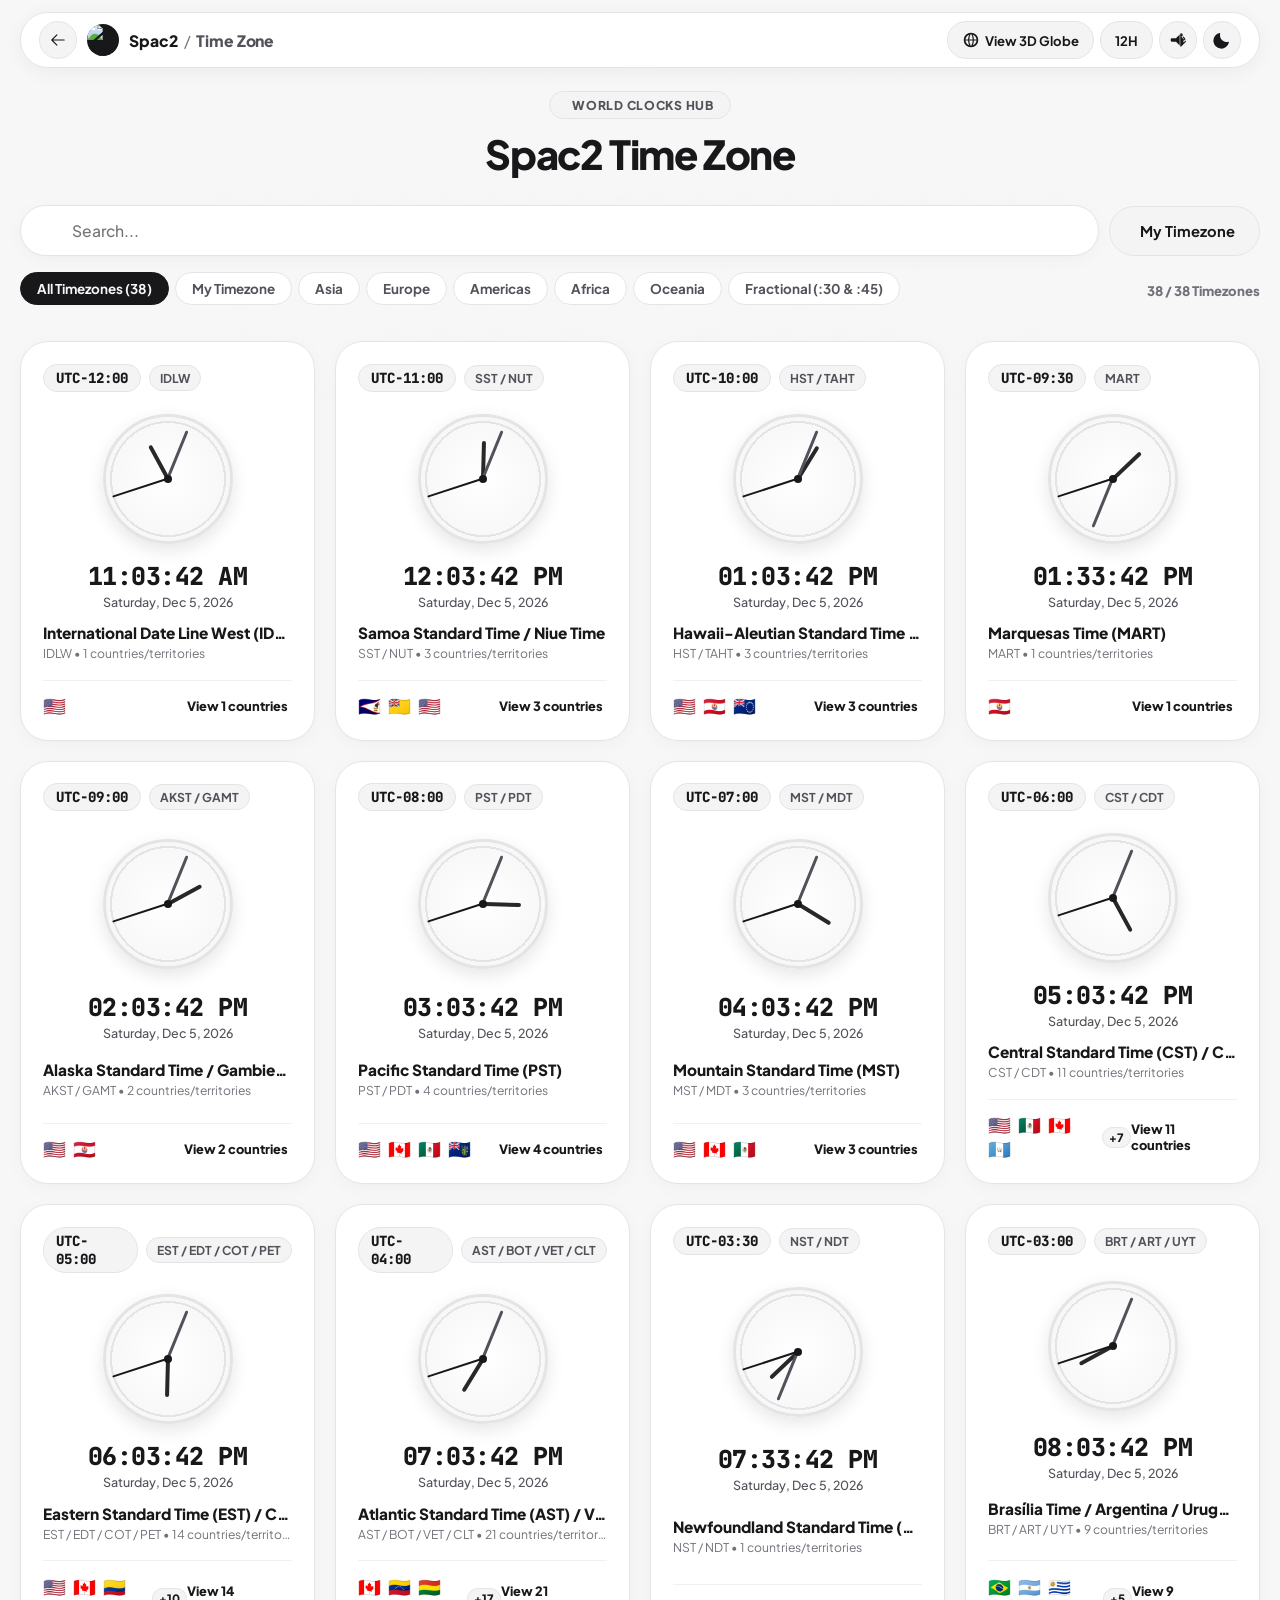
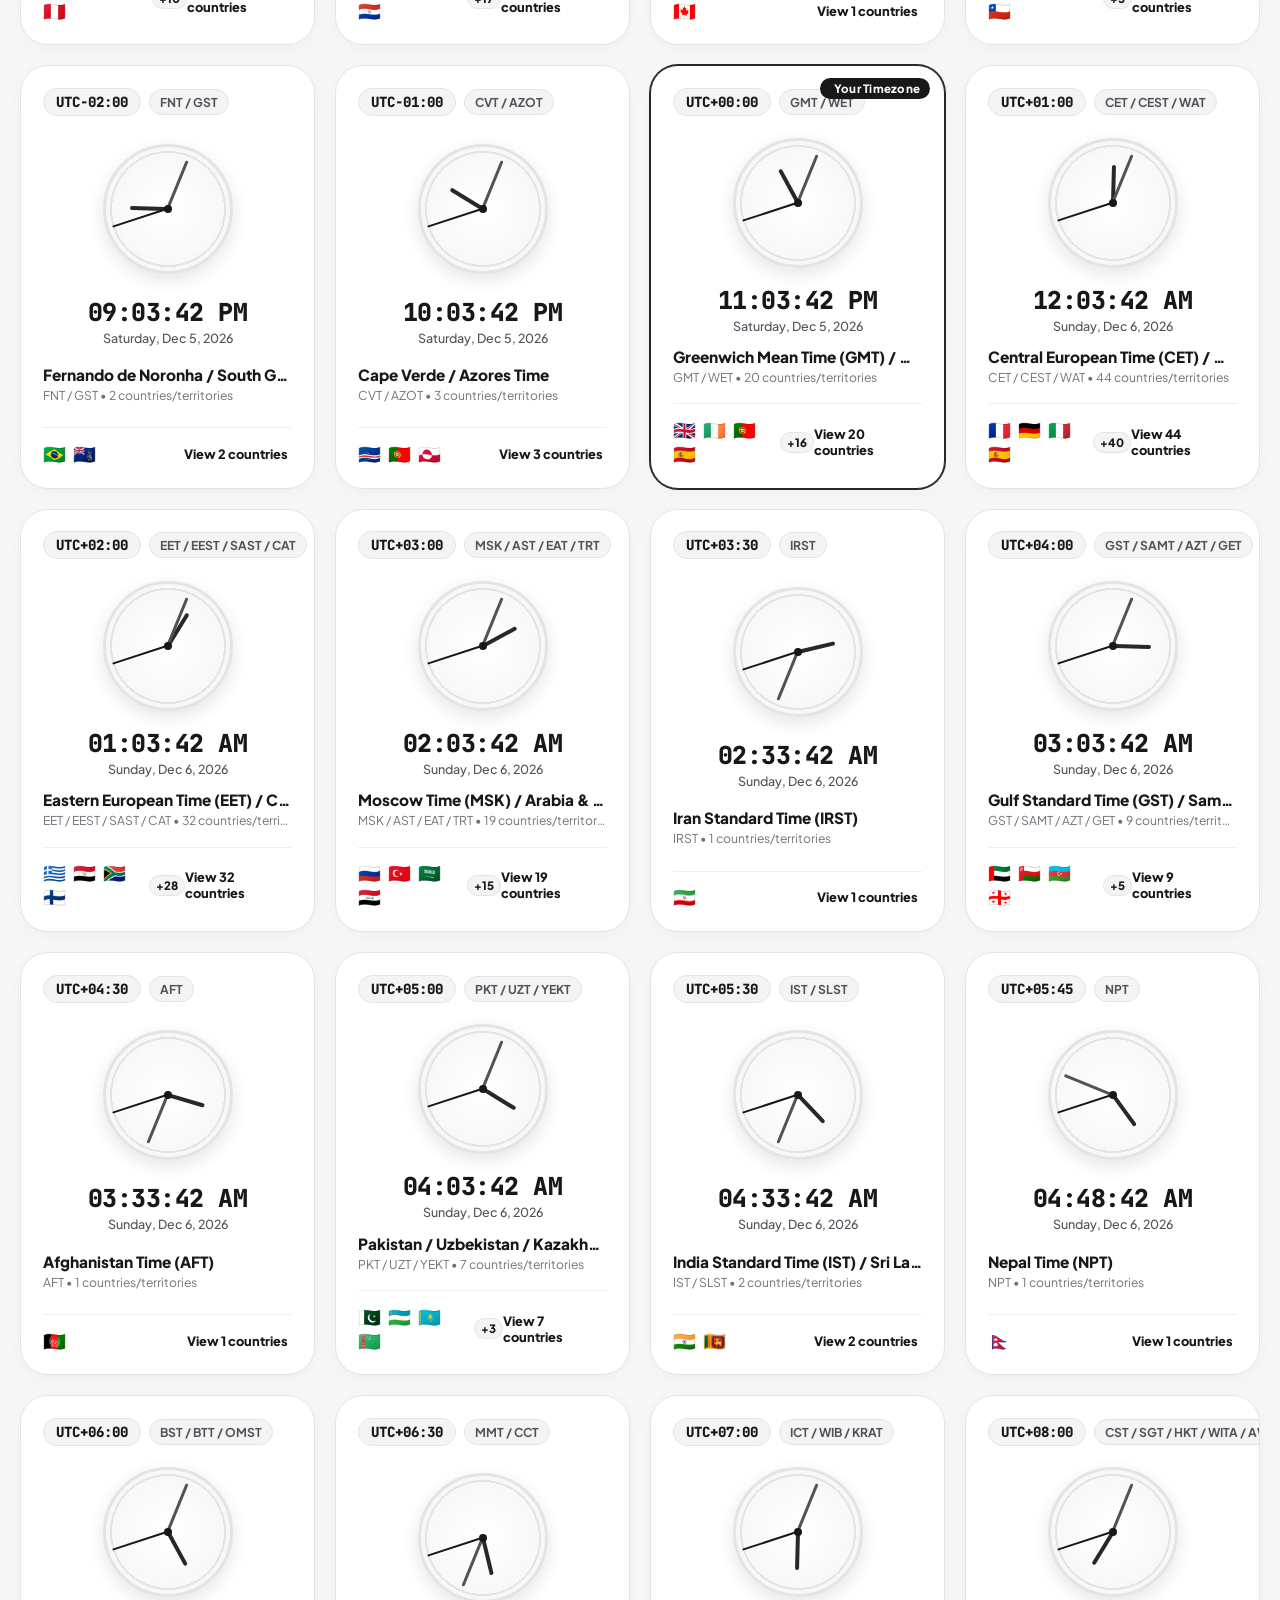
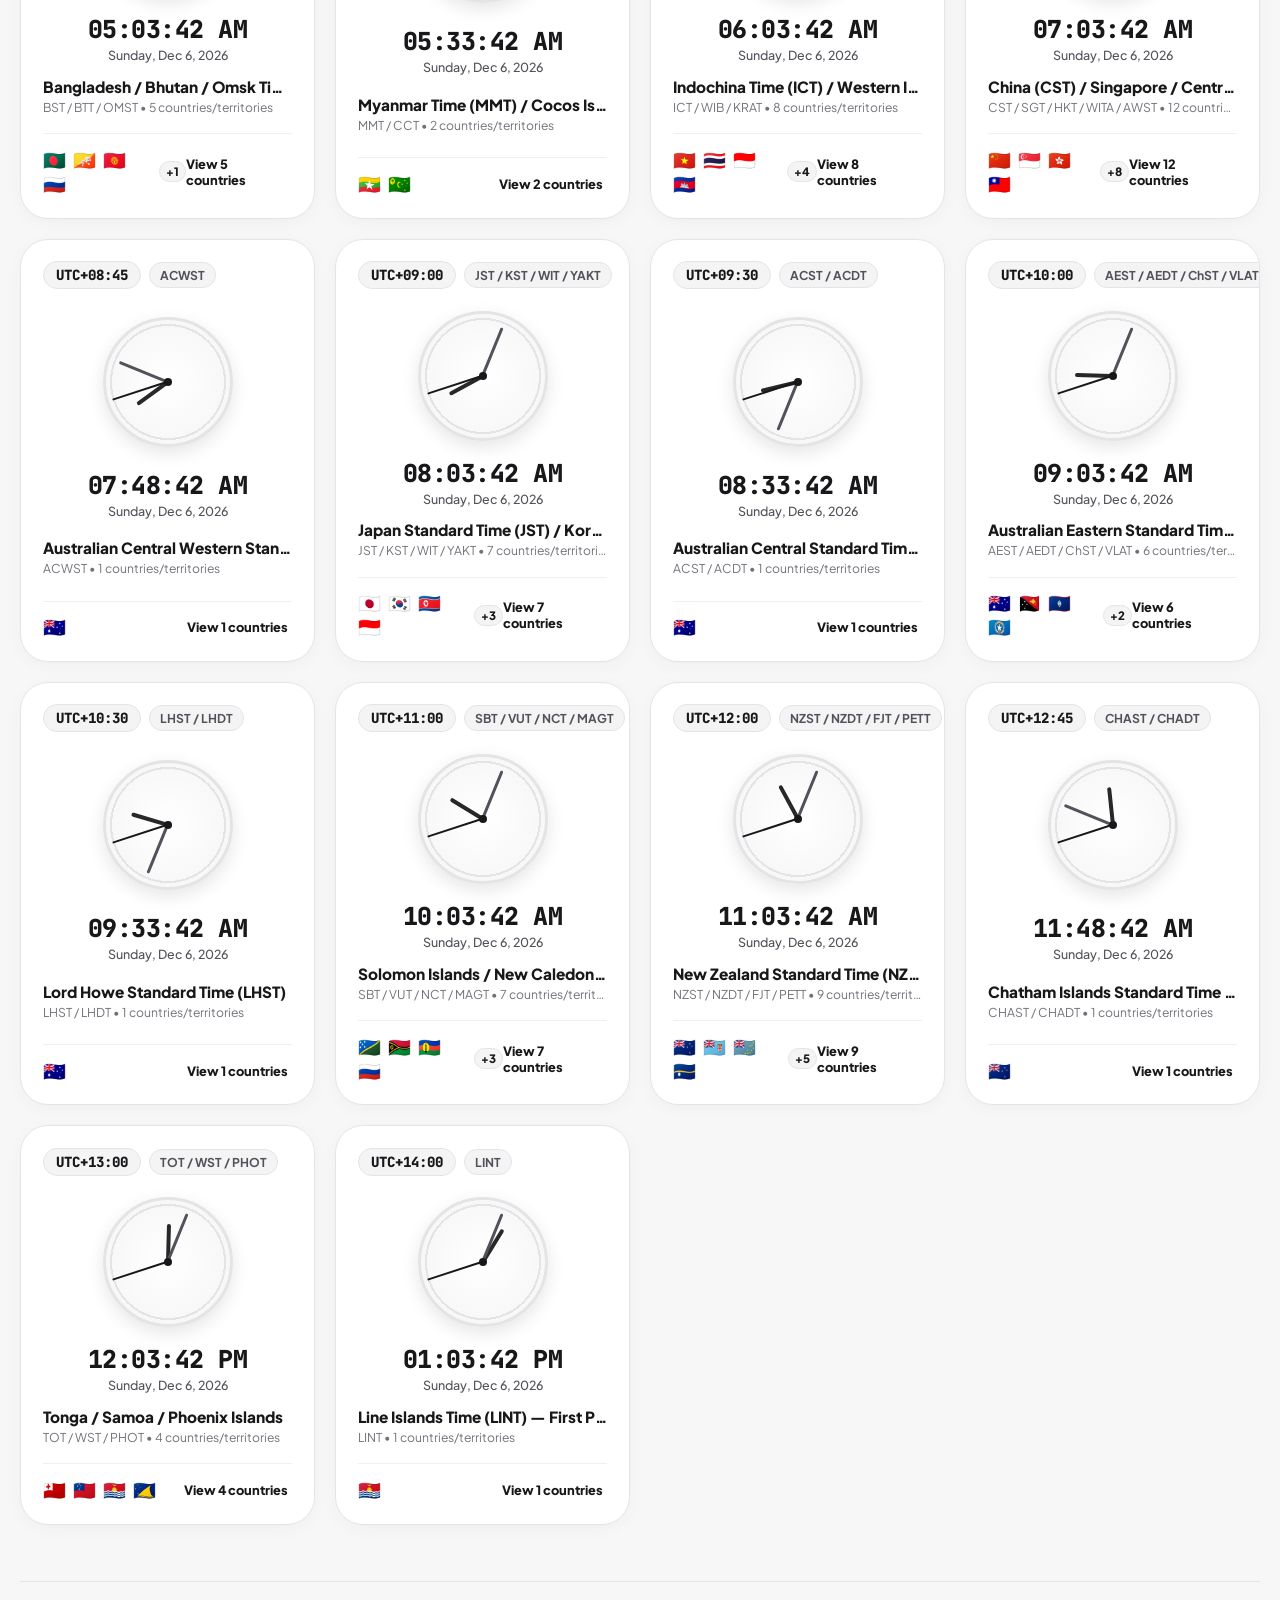
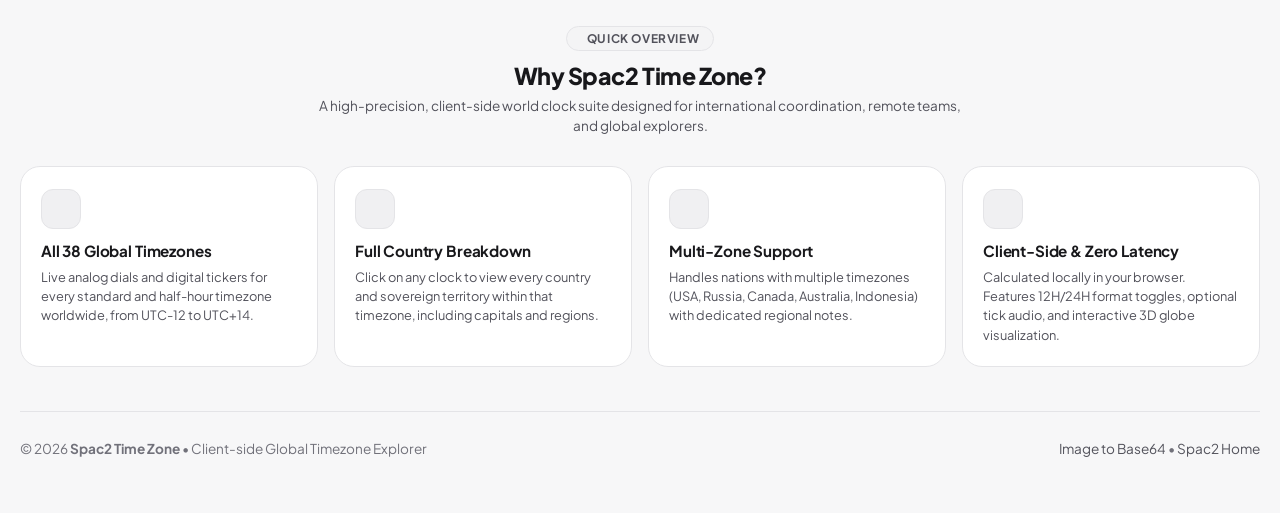
==== time-zone/index.html @ 6a073acd "sa" ====
<!DOCTYPE html>
<html lang="en">

<head>
  <meta charset="UTF-8">
  <meta name="viewport" content="width=device-width, initial-scale=1.0, maximum-scale=1.0, user-scalable=no, viewport-fit=cover">
  <meta id="themeColorMeta" name="theme-color" content="#ffffff">

  <!-- Primary Meta Tags -->
  <title>Spac2 Time Zone — Live World Clocks & All Global Timezones</title>
  <meta name="title" content="Spac2 Time Zone — Live World Clocks & All Global Timezones">
  <meta name="description"
    content="Explore all 38 global time zones with live analog and digital clocks. Click any clock to see the complete list of countries and territories in that timezone.">
  <meta name="keywords"
    content="time zone, world clock, spac2 time zone, all world time zones, international time, current world time, time differences">
  <meta name="author" content="Spac2">
  <meta name="robots" content="index, follow">

  <!-- Canonical URL -->
  <link rel="canonical" href="https://spac2.com/tools/time-zone/">

  <!-- Favicon & Icons -->
  <link rel="icon" href="https://spac2.com/favicon.ico" type="image/x-icon">
  <link rel="apple-touch-icon" sizes="180x180" href="https://spac2.com/apple-touch-icon.png">

  <!-- Open Graph / Facebook -->
  <meta property="og:type" content="website">
  <meta property="og:site_name" content="Spac2">
  <meta property="og:url" content="https://spac2.com/tools/time-zone/">
  <meta property="og:title" content="Spac2 Time Zone — Live World Clocks & All Global Timezones">
  <meta property="og:description"
    content="Every timezone across the globe is a live ticking clock. Click on any clock to view all countries and territories in that timezone.">
  <meta property="og:image" content="https://spac2.com/apple-touch-icon.png">

  <!-- Twitter -->
  <meta property="twitter:card" content="summary_large_image">
  <meta property="twitter:site" content="@spac2com">
  <meta property="twitter:url" content="https://spac2.com/tools/time-zone/">
  <meta property="twitter:title" content="Spac2 Time Zone — Live World Clocks & All Global Timezones">
  <meta property="twitter:description"
    content="Every timezone across the globe is a live ticking clock. Click on any clock to view all countries and territories in that timezone.">
  <meta property="twitter:image" content="https://spac2.com/apple-touch-icon.png">

  <!-- Schema.org Markup -->
  <script type="application/ld+json">
  {
    "@context": "https://schema.org",
    "@type": "WebApplication",
    "name": "Spac2 Time Zone",
    "url": "https://spac2.com/tools/time-zone/",
    "description": "Live world clocks covering all world time zones. Click any clock to see all countries belonging to that timezone.",
    "applicationCategory": "UtilitiesApplication",
    "operatingSystem": "All",
    "offers": {
      "@type": "Offer",
      "price": "0",
      "priceCurrency": "USD"
    },
    "author": {
      "@type": "Organization",
      "name": "Spac2",
      "url": "https://spac2.com"
    }
  }
  </script>

  <!-- Google Fonts: Plus Jakarta Sans & JetBrains Mono -->
  <link rel="preconnect" href="https://fonts.googleapis.com">
  <link rel="preconnect" href="https://fonts.gstatic.com" crossorigin>
  <link
    href="https://fonts.googleapis.com/css2?family=JetBrains+Mono:wght@400;500;600;700;800&family=Plus+Jakarta+Sans:wght@400;500;600;700;800&display=swap"
    rel="stylesheet">

  <!-- Phosphor Icons Web Fonts Stylesheet -->
  <link rel="stylesheet" href="https://cdn.jsdelivr.net/npm/@phosphor-icons/web@2.1.1/src/bold/style.css">
  <link rel="stylesheet" href="https://cdn.jsdelivr.net/npm/@phosphor-icons/web@2.1.1/src/regular/style.css">

  <!-- Three.js & OrbitControls for Optional 3D Globe -->
  <script src="https://cdnjs.cloudflare.com/ajax/libs/three.js/r128/three.min.js"></script>
  <script src="https://cdn.jsdelivr.net/npm/three@0.128.0/examples/js/controls/OrbitControls.js"></script>

  <!-- Stylesheet -->
  <link rel="stylesheet" href="css/style.css">

  <script>
    // Init theme prior to rendering
    const savedTheme = localStorage.getItem('theme') || (window.matchMedia('(prefers-color-scheme: dark)').matches ? 'dark' : 'light');
    document.documentElement.setAttribute('data-theme', savedTheme);
    const meta = document.getElementById('themeColorMeta');
    if (meta) meta.content = savedTheme === 'dark' ? '#121212' : '#f7f7f8';
  </script>
</head>

<body>

  <!-- Floating Glassmorphic Header -->
  <header class="header-floating-container">
    <div class="header-inner">
      <div class="header-left">
        <!-- Back to Spac2 Home -->
        <a href="https://spac2.com" class="btn-back" title="Back to Spac2 Home" aria-label="Back">
          <svg width="18" height="18" viewBox="0 0 256 256" fill="currentColor">
            <path d="M224,128a8,8,0,0,1-8,8H59.31l58.35,58.34a8,8,0,0,1-11.32,11.32l-72-72a8,8,0,0,1,0-11.32l72-72a8,8,0,0,1,11.32,11.32L59.31,120H216A8,8,0,0,1,224,128Z"/>
          </svg>
        </a>

        <!-- Brand Logo & Title -->
        <a href="https://spac2.com" class="brand-link" title="Spac2 Time Zone">
          <div class="brand-logo-card">
            <img src="https://spac2.com/apple-touch-icon.png" alt="Spac2 Logo" class="brand-logo-img"
              onerror="this.onerror=null; this.src='https://cdn1.spac2.com/app/convert-img/apple-touch-icon.png';">
          </div>
          <div class="brand-text">
            <span class="brand-name">Spac2</span>
            <span class="brand-divider">/</span>
            <span class="brand-app">Time Zone</span>
          </div>
        </a>
      </div>

      <div class="header-right">
        <!-- Optional 3D Globe Toggle -->
        <button id="btnToggleGlobe" class="btn-icon-head" title="Toggle 3D Planetary Globe">
          <svg class="icon-globe-svg" width="18" height="18" viewBox="0 0 256 256" fill="currentColor">
            <path d="M128,24A104,104,0,1,0,232,128,104.11,104.11,0,0,0,128,24Zm79.4,96H169.57a149.27,149.27,0,0,0-16.79-67.88A88.22,88.22,0,0,1,207.4,120ZM128,40.16a132.84,132.84,0,0,1,25,79.84H103A132.84,132.84,0,0,1,128,40.16ZM48.6,120A88.22,88.22,0,0,1,103.22,52.12,149.27,149.27,0,0,0,86.43,120Zm0,16H86.43a149.27,149.27,0,0,0,16.79,67.88A88.22,88.22,0,0,1,48.6,136Zm79.4,79.84a132.84,132.84,0,0,1-25-79.84h50A132.84,132.84,0,0,1,128,215.84Zm24.78-11.96A149.27,149.27,0,0,0,169.57,136H207.4A88.22,88.22,0,0,1,152.78,203.88Z"/>
          </svg>
          <span>View 3D Globe</span>
        </button>

        <!-- Format Toggle (12H / 24H) -->
        <button id="clockFormatToggle" class="btn-icon-head" title="Toggle 12-Hour / 24-Hour Format">
          12H
        </button>

        <!-- Sound Tick Toggle -->
        <button id="clockSoundToggle" class="btn-icon-head btn-icon-round" title="Toggle Quartz Ticking Sound">
          <svg width="18" height="18" viewBox="0 0 256 256" fill="currentColor">
            <path d="M168,32a8,8,0,0,0-8,8V216a8,8,0,0,0,13.66,5.66l64-64a8,8,0,0,0,0-11.32l-64-64A8,8,0,0,0,168,32ZM152,48.74V207.26L99.31,154.58A8,8,0,0,0,93.66,152H40a16,16,0,0,1-16-16V120a16,16,0,0,1,16-16H93.66a8,8,0,0,0,5.65-2.58ZM208,80a8,8,0,0,1,8,8,48,48,0,0,1,0,68,8,8,0,0,1-11.31-11.31,32,32,0,0,0,0-45.38A8,8,0,0,1,208,80Z"/>
          </svg>
        </button>

        <!-- Dark / Light Theme Toggle -->
        <button id="themeToggle" class="theme-toggle" aria-label="Toggle dark/light mode" title="Toggle dark/light mode">
          <svg class="icon-moon" width="18" height="18" viewBox="0 0 256 256" fill="currentColor">
            <path d="M216.72,154.11A96,96,0,0,1,101.89,39.28a8,8,0,0,0-9.61-9.61,112,112,0,1,0,134.05,134.05A8,8,0,0,0,216.72,154.11Z"/>
          </svg>
          <svg class="icon-sun" width="18" height="18" viewBox="0 0 256 256" fill="currentColor">
            <path d="M120,40V16a8,8,0,0,1,16,0V40a8,8,0,0,1-16,0Zm72,88a64,64,0,1,1-64-64A64.07,64.07,0,0,1,192,128Zm-16,0a48,48,0,1,0-48,48A48.05,48.05,0,0,0,176,128ZM58.34,69.66a8,8,0,0,0,11.32-11.32l-16-16a8,8,0,0,0-11.32,11.32Zm0,116.68-16,16a8,8,0,0,0,11.32,11.32l16-16a8,8,0,0,0-11.32-11.32ZM192,72a8,8,0,0,0,5.66-2.34l16-16a8,8,0,0,0-11.32-11.32l-16,16A8,8,0,0,0,192,72Zm5.66,114.34a8,8,0,0,0-11.32,11.32l16,16a8,8,0,0,0,11.32-11.32ZM128,200a8,8,0,0,0-8,8v24a8,8,0,0,0,16,0V208A8,8,0,0,0,128,200ZM40,120H16a8,8,0,0,0,0,16H40a8,8,0,0,0,0-16Zm200,0H216a8,8,0,0,0,0,16h24a8,8,0,0,0,0-16Z"/>
          </svg>
        </button>
      </div>
    </div>
  </header>

  <!-- Main Container -->
  <main>
    <!-- Hero Section -->
    <section class="hero-section">
      <div class="hero-pill-badge">
        <i class="ph-bold ph-clock"></i> World Clocks Hub
      </div>
      <h1>Spac2 Time Zone</h1>
    </section>

    <!-- Optional Collapsible 3D Planetary Globe -->
    <section class="globe-collapsible-wrapper hidden" id="globeCollapsibleSection">
      <div class="globe-dashboard-card">
        <div class="globe-overlay-title">
          <i class="ph-bold ph-planet"></i> 3D Earth Planetary Simulation (Drag to rotate)
        </div>
        <div class="globe-canvas-wrapper" id="globeCanvasContainer"></div>
      </div>
    </section>

    <!-- Search Command Bar & Filters -->
    <section class="command-deck-bar">
      <!-- Search Input Row -->
      <div class="search-box-row">
        <div class="search-input-wrapper">
          <i class="ph-bold ph-magnifying-glass search-icon"></i>
          <input type="text" id="zoneSearchInput" class="zone-search-field"
            placeholder="Search..."
            autocomplete="off">
          <button class="btn-clear-search" id="clearSearchBtn" title="Clear search">
            <i class="ph-bold ph-x-circle"></i>
          </button>
        </div>
        <button class="btn-jump-my-zone" id="btnJumpMyZone" title="Jump to your local timezone clock">
          <i class="ph-bold ph-navigation-arrow"></i> My Timezone
        </button>
      </div>

      <!-- Filter Pills -->
      <div class="filter-pills-bar">
        <div class="pills-scroll-group">
          <button class="filter-pill active" data-filter="all">All Timezones (38)</button>
          <button class="filter-pill" data-filter="myzone">
            <i class="ph-bold ph-map-pin"></i> My Timezone
          </button>
          <button class="filter-pill" data-filter="asia">Asia</button>
          <button class="filter-pill" data-filter="europe">Europe</button>
          <button class="filter-pill" data-filter="americas">Americas</button>
          <button class="filter-pill" data-filter="africa">Africa</button>
          <button class="filter-pill" data-filter="oceania">Oceania</button>
          <button class="filter-pill" data-filter="fractional">
            Fractional (:30 & :45)
          </button>
        </div>

        <div class="visible-count-badge" id="visibleCountBadge">
          <i class="ph-bold ph-clock"></i> 38 / 38 Timezones
        </div>
      </div>
    </section>

    <!-- ALL WORLD CLOCKS GRID (Each card is a live ticking clock!) -->
    <section class="clocks-grid" id="clocksGrid">
      <!-- Injected dynamically by js/app.js -->
    </section>

    <!-- INTRODUCTION / FEATURE OVERVIEW BOXES (Above Footer) -->
    <section class="about-overview-section" aria-label="About Spac2 Time Zone">
      <div class="about-section-header">
        <span class="about-pill-tag">
          <i class="ph-bold ph-info"></i> Quick Overview
        </span>
        <h2 class="about-section-title">Why Spac2 Time Zone?</h2>
        <p class="about-section-desc">
          A high-precision, client-side world clock suite designed for international coordination, remote teams, and global explorers.
        </p>
      </div>

      <div class="about-cards-grid">
        <div class="about-card">
          <div class="about-card-icon">
            <i class="ph-bold ph-globe-hemisphere-east"></i>
          </div>
          <h3 class="about-card-title">All 38 Global Timezones</h3>
          <p class="about-card-text">
            Live analog dials and digital tickers for every standard and half-hour timezone worldwide, from UTC-12 to UTC+14.
          </p>
        </div>

        <div class="about-card">
          <div class="about-card-icon">
            <i class="ph-bold ph-map-pin"></i>
          </div>
          <h3 class="about-card-title">Full Country Breakdown</h3>
          <p class="about-card-text">
            Click on any clock to view every country and sovereign territory within that timezone, including capitals and regions.
          </p>
        </div>

        <div class="about-card">
          <div class="about-card-icon">
            <i class="ph-bold ph-compass"></i>
          </div>
          <h3 class="about-card-title">Multi-Zone Support</h3>
          <p class="about-card-text">
            Handles nations with multiple timezones (USA, Russia, Canada, Australia, Indonesia) with dedicated regional notes.
          </p>
        </div>

        <div class="about-card">
          <div class="about-card-icon">
            <i class="ph-bold ph-lightning"></i>
          </div>
          <h3 class="about-card-title">Client-Side & Zero Latency</h3>
          <p class="about-card-text">
            Calculated locally in your browser. Features 12H/24H format toggles, optional tick audio, and interactive 3D globe visualization.
          </p>
        </div>
      </div>
    </section>

    <!-- Footer -->
    <footer class="app-footer">
      <div>
        &copy; 2026 <strong>Spac2 Time Zone</strong> &bull; Client-side Global Timezone Explorer
      </div>
      <div>
        <a href="https://spac2.com/tools/convert-img-to-base64/">Image to Base64</a> &bull;
        <a href="https://spac2.com">Spac2 Home</a>
      </div>
    </footer>
  </main>

  <!-- POPUP MODAL: Shows ALL countries in the clicked timezone -->
  <div class="modal-overlay" id="modalOverlay"></div>
  <div class="country-modal" id="countryModal" role="dialog" aria-modal="true">
    <div class="modal-mobile-handle"></div>
    <div class="modal-top-bar">
      <div class="modal-badge-title">
        <i class="ph-bold ph-globe"></i> Timezone Details & Countries
      </div>
      <button class="btn-close-modal" id="closeModalBtn" title="Close">
        <i class="ph-bold ph-x"></i>
      </button>
    </div>
    <div class="modal-body-scroll" id="modalBodyContent">
      <!-- Injected when user clicks on any clock -->
    </div>
  </div>

  <!-- Global Toast Notification -->
  <div class="spac2-toast" id="spac2Toast">Notification</div>

  <!-- Single All-in-One JavaScript Bundle -->
  <script src="js/time-zone.js"></script>
</body>

</html>
---- time-zone/css/style.css ----
/* ========================================================
   Spac2 Time Zone - Monochrome Black & White Design System
   Signature Spac2 Palette (#282828), Rounded Curves & Mobile-First
   ======================================================== */

:root {
  /* LIGHT MODE (Clean White & Slate with #282828 Accents) */
  --bg-color: #f7f7f8;
  --surface-color: #ffffff;
  --surface-elevated: #f0f0f2;
  --surface-card: #ffffff;
  --surface-contrast: #18181b;

  --text-primary: #18181b;
  --text-secondary: #52525b;
  --text-tertiary: #71717a;

  --border-color: #e4e4e7;
  --border-subtle: #f0f0f2;
  --border-focus: #282828;

  --primary-accent: #282828;
  --primary-hover: #18181b;
  --accent-user: #282828;

  --btn-bg: #282828;
  --btn-text: #ffffff;
  --btn-hover: #18181b;
  --btn-secondary-bg: #f4f4f5;
  --btn-secondary-text: #282828;
  --btn-secondary-hover: #e4e4e7;
  --btn-secondary-border: #e4e4e7;

  --card-shadow: 0 4px 20px -2px rgba(0, 0, 0, 0.04), 0 1px 3px rgba(0, 0, 0, 0.02);
  --card-shadow-hover: 0 16px 36px -4px rgba(0, 0, 0, 0.08), 0 4px 10px rgba(0, 0, 0, 0.03);

  --clock-dial-bg: radial-gradient(circle at center, #ffffff 0%, #f4f4f5 100%);
  --clock-dial-border: #e4e4e7;
  --clock-hand-hour: #282828;
  --clock-hand-min: #52525b;
  --clock-hand-sec: #18181b;

  --badge-bg: #f4f4f5;
  --badge-text: #282828;
  --badge-border: #e4e4e7;

  --globe-bg: radial-gradient(circle at center, #242424 0%, #121212 100%);
  --safe-top: env(safe-area-inset-top, 0px);
  --safe-bottom: env(safe-area-inset-bottom, 0px);
}

[data-theme="dark"] {
  /* DARK MODE (Signature #282828 Cards on Deep #121212) */
  --bg-color: #121212;
  --surface-color: #1c1c1c;
  --surface-elevated: #1f1f1f;
  --surface-card: #282828;
  --surface-contrast: #ffffff;

  --text-primary: #ffffff;
  --text-secondary: #a1a1aa;
  --text-tertiary: #71717a;

  --border-color: #383838;
  --border-subtle: #2f2f2f;
  --border-focus: #ffffff;

  --primary-accent: #ffffff;
  --primary-hover: #e4e4e7;
  --accent-user: #ffffff;

  --btn-bg: #ffffff;
  --btn-text: #121212;
  --btn-hover: #e4e4e7;
  --btn-secondary-bg: #333333;
  --btn-secondary-text: #ffffff;
  --btn-secondary-hover: #3d3d3d;
  --btn-secondary-border: #444444;

  --card-shadow: 0 8px 30px rgba(0, 0, 0, 0.45);
  --card-shadow-hover: 0 18px 45px rgba(0, 0, 0, 0.65);

  --clock-dial-bg: radial-gradient(circle at center, #222222 0%, #1a1a1a 100%);
  --clock-dial-border: #3a3a3a;
  --clock-hand-hour: #ffffff;
  --clock-hand-min: #a1a1aa;
  --clock-hand-sec: #ffffff;

  --badge-bg: rgba(255, 255, 255, 0.08);
  --badge-text: #f4f4f5;
  --badge-border: rgba(255, 255, 255, 0.12);

  --globe-bg: radial-gradient(circle at center, #222222 0%, #0d0d0d 100%);
}

*,
*::before,
*::after {
  box-sizing: border-box;
  margin: 0;
  padding: 0;
  font-family: 'Plus Jakarta Sans', -apple-system, BlinkMacSystemFont, 'Segoe UI', Roboto, sans-serif;
  -webkit-tap-highlight-color: transparent;
  scrollbar-width: none !important;
  -ms-overflow-style: none !important;
}

::-webkit-scrollbar,
*::-webkit-scrollbar,
html::-webkit-scrollbar,
body::-webkit-scrollbar,
div::-webkit-scrollbar,
section::-webkit-scrollbar {
  display: none !important;
  width: 0 !important;
  height: 0 !important;
  background: transparent !important;
}

body {
  background-color: var(--bg-color);
  color: var(--text-primary);
  min-height: 100vh;
  display: flex;
  flex-direction: column;
  align-items: center;
  transition: background-color 0.22s ease, color 0.22s ease;
  -webkit-font-smoothing: antialiased;
  -moz-osx-font-smoothing: grayscale;
  overflow-x: hidden;
}

.font-mono {
  font-family: 'JetBrains Mono', monospace;
  font-variant-numeric: tabular-nums;
}

/* Subtle Top Monochrome Light Halo */
body::before {
  content: '';
  position: fixed;
  top: 0;
  left: 50%;
  transform: translateX(-50%);
  width: 100%;
  max-width: 1200px;
  height: 400px;
  background: radial-gradient(circle, rgba(255, 255, 255, 0.04) 0%, transparent 70%);
  pointer-events: none;
  z-index: 0;
}

/* ================= FLOATING GLASS HEADER (BO TRÒN PILL) ================= */
.header-floating-container {
  position: fixed;
  top: 0;
  left: 0;
  right: 0;
  z-index: 100;
  padding: 0.75rem 1rem;
  display: flex;
  justify-content: center;
}

.header-inner {
  width: 100%;
  max-width: 1240px;
  display: flex;
  align-items: center;
  justify-content: space-between;
  padding: 0.5rem 1.15rem;
  border-radius: 9999px;
  background: rgba(255, 255, 255, 0.9);
  backdrop-filter: blur(20px);
  -webkit-backdrop-filter: blur(20px);
  border: 1px solid var(--border-color);
  box-shadow: 0 4px 20px rgba(0, 0, 0, 0.05);
  transition: all 0.22s ease;
}

[data-theme="dark"] .header-inner {
  background: rgba(40, 40, 40, 0.85);
  border-color: rgba(255, 255, 255, 0.1);
  box-shadow: 0 4px 25px rgba(0, 0, 0, 0.5);
}

.header-left {
  display: flex;
  align-items: center;
  gap: 10px;
}

.btn-back {
  display: flex;
  align-items: center;
  justify-content: center;
  width: 38px;
  height: 38px;
  border-radius: 9999px;
  background: var(--btn-secondary-bg);
  color: var(--text-primary);
  text-decoration: none;
  border: 1px solid var(--border-color);
  transition: all 0.2s ease;
}

.btn-back:hover {
  background: var(--btn-secondary-hover);
  transform: translateX(-2px);
}

.brand-link {
  display: flex;
  align-items: center;
  gap: 10px;
  text-decoration: none;
  color: inherit;
}

.brand-logo-card {
  width: 32px;
  height: 32px;
  border-radius: 9999px;
  overflow: hidden;
  display: flex;
  align-items: center;
  justify-content: center;
  background: var(--surface-contrast);
}

.brand-logo-img {
  width: 100%;
  height: 100%;
  object-fit: cover;
}

.brand-text {
  font-size: 0.98rem;
  font-weight: 800;
  display: flex;
  align-items: center;
  gap: 6px;
  letter-spacing: -0.01em;
}

.brand-name {
  color: var(--text-primary);
}

.brand-divider {
  color: var(--text-tertiary);
  font-weight: 400;
}

.brand-app {
  color: var(--text-secondary);
}

.header-right {
  display: flex;
  align-items: center;
  gap: 6px;
}

.btn-icon-head {
  display: flex;
  align-items: center;
  justify-content: center;
  gap: 5px;
  height: 38px;
  padding: 0 14px;
  border-radius: 9999px;
  background: var(--btn-secondary-bg);
  color: var(--text-primary);
  border: 1px solid var(--border-color);
  font-size: 0.82rem;
  font-weight: 700;
  cursor: pointer;
  white-space: nowrap;
  transition: all 0.2s ease;
}

.btn-icon-head:hover {
  background: var(--btn-secondary-hover);
}

.btn-icon-head.btn-icon-round {
  width: 38px;
  height: 38px;
  padding: 0;
}

.btn-icon-head svg,
.theme-toggle svg,
.btn-back svg {
  display: block;
  flex-shrink: 0;
}

.btn-icon-head.active {
  background: var(--text-primary);
  color: var(--bg-color);
  border-color: var(--text-primary);
}

.theme-toggle {
  width: 38px;
  height: 38px;
  border-radius: 9999px;
  background: var(--btn-secondary-bg);
  border: 1px solid var(--border-color);
  color: var(--text-primary);
  cursor: pointer;
  display: flex;
  align-items: center;
  justify-content: center;
  font-size: 1.15rem;
  transition: all 0.2s ease;
}

.theme-toggle:hover {
  background: var(--btn-secondary-hover);
  transform: rotate(15deg);
}

.theme-toggle .icon-sun { display: none; }
.theme-toggle .icon-moon { display: block; }
[data-theme="dark"] .theme-toggle .icon-sun { display: block; }
[data-theme="dark"] .theme-toggle .icon-moon { display: none; }

/* ================= MAIN CONTAINER ================= */
main {
  width: 100%;
  max-width: 1280px;
  padding: 5.5rem 1.25rem 3.5rem;
  z-index: 1;
}

/* Hero Section */
.hero-section {
  text-align: center;
  margin-bottom: 1.75rem;
}

.hero-pill-badge {
  display: inline-flex;
  align-items: center;
  gap: 6px;
  padding: 5px 16px;
  border-radius: 9999px;
  background: var(--badge-bg);
  border: 1px solid var(--border-color);
  color: var(--text-secondary);
  font-size: 0.76rem;
  font-weight: 800;
  text-transform: uppercase;
  letter-spacing: 0.06em;
  margin-bottom: 0.75rem;
}

.hero-section h1 {
  font-size: 2.5rem;
  font-weight: 800;
  letter-spacing: -0.03em;
  line-height: 1.15;
  margin-bottom: 0;
  color: var(--text-primary);
}

.hero-subtitle {
  color: var(--text-secondary);
  font-size: 1.02rem;
  max-width: 680px;
  margin: 0 auto 1.15rem;
  line-height: 1.5;
}

.user-zone-hero-tag {
  display: inline-flex;
  align-items: center;
  gap: 8px;
  padding: 8px 20px;
  border-radius: 9999px;
  background: var(--badge-bg);
  border: 1.5px solid var(--border-color);
  color: var(--text-primary);
  font-size: 0.88rem;
  font-weight: 700;
  box-shadow: 0 2px 10px rgba(0, 0, 0, 0.04);
}

/* Collapsible 3D Globe */
.globe-collapsible-wrapper {
  margin-bottom: 2rem;
  transition: all 0.3s ease;
}

.globe-collapsible-wrapper.hidden {
  display: none;
}

.globe-dashboard-card {
  background: var(--globe-bg);
  border: 1px solid var(--border-color);
  border-radius: 28px;
  position: relative;
  box-shadow: var(--card-shadow);
  overflow: hidden;
  display: flex;
  flex-direction: column;
  min-height: 320px;
}

.globe-canvas-wrapper {
  width: 100%;
  height: 320px;
  position: relative;
}

.globe-overlay-title {
  position: absolute;
  top: 14px;
  left: 18px;
  z-index: 10;
  display: flex;
  align-items: center;
  gap: 8px;
  padding: 5px 14px;
  border-radius: 9999px;
  background: rgba(40, 40, 40, 0.8);
  backdrop-filter: blur(10px);
  border: 1px solid rgba(255, 255, 255, 0.15);
  color: #ffffff;
  font-size: 0.8rem;
  font-weight: 700;
}

/* ================= COMMAND DECK (BO TRÒN HOÀN TOÀN) ================= */
.command-deck-bar {
  margin-bottom: 2rem;
  display: flex;
  flex-direction: column;
  gap: 1rem;
}

.search-box-row {
  display: flex;
  align-items: center;
  gap: 10px;
}

.search-input-wrapper {
  position: relative;
  flex-grow: 1;
}

.search-input-wrapper i.search-icon {
  position: absolute;
  top: 50%;
  left: 18px;
  transform: translateY(-50%);
  font-size: 1.25rem;
  color: var(--text-tertiary);
  pointer-events: none;
}

.zone-search-field {
  width: 100%;
  padding: 0.95rem 2.8rem 0.95rem 3.2rem;
  border-radius: 9999px;
  background: var(--surface-card);
  border: 1.5px solid var(--border-color);
  color: var(--text-primary);
  font-size: 0.98rem;
  font-weight: 500;
  box-shadow: var(--card-shadow);
  transition: all 0.2s ease;
  outline: none;
}

.zone-search-field:focus {
  border-color: var(--border-focus);
  box-shadow: 0 0 0 3px rgba(255, 255, 255, 0.12);
}

[data-theme="light"] .zone-search-field:focus {
  box-shadow: 0 0 0 3px rgba(40, 40, 40, 0.08);
}

.btn-clear-search {
  position: absolute;
  top: 50%;
  right: 16px;
  transform: translateY(-50%);
  background: none;
  border: none;
  color: var(--text-tertiary);
  font-size: 1.2rem;
  cursor: pointer;
  display: none;
}

.btn-jump-my-zone {
  display: flex;
  align-items: center;
  gap: 6px;
  padding: 0.95rem 1.5rem;
  border-radius: 9999px;
  background: var(--btn-secondary-bg);
  color: var(--text-primary);
  border: 1.5px solid var(--border-color);
  font-size: 0.92rem;
  font-weight: 700;
  cursor: pointer;
  white-space: nowrap;
  transition: all 0.2s ease;
}

.btn-jump-my-zone:hover {
  background: var(--btn-secondary-hover);
  border-color: var(--border-focus);
}

/* Filter Pills Bar (Swipeable on Mobile) */
.filter-pills-bar {
  display: flex;
  align-items: center;
  justify-content: space-between;
  flex-wrap: wrap;
  gap: 8px;
}

.pills-scroll-group {
  display: flex;
  align-items: center;
  gap: 6px;
  overflow-x: auto;
  padding-bottom: 4px;
  -webkit-overflow-scrolling: touch;
  scrollbar-width: none;
}

.pills-scroll-group::-webkit-scrollbar {
  display: none;
}

.filter-pill {
  padding: 7px 16px;
  border-radius: 9999px;
  background: var(--surface-card);
  border: 1px solid var(--border-color);
  color: var(--text-secondary);
  font-size: 0.84rem;
  font-weight: 700;
  cursor: pointer;
  white-space: nowrap;
  transition: all 0.2s ease;
}

.filter-pill:hover {
  color: var(--text-primary);
  border-color: var(--border-focus);
}

.filter-pill.active {
  background: var(--text-primary);
  color: var(--bg-color);
  border-color: var(--text-primary);
}

.visible-count-badge {
  font-size: 0.82rem;
  font-weight: 800;
  color: var(--text-tertiary);
  display: flex;
  align-items: center;
  gap: 6px;
  white-space: nowrap;
}

/* ================= ALL CLOCKS GRID (BO TRÒN 28PX & #282828) ================= */
.clocks-grid {
  display: grid;
  grid-template-columns: repeat(auto-fill, minmax(290px, 1fr));
  gap: 1.25rem;
}

.tz-clock-card {
  background: var(--surface-card);
  border: 1.5px solid var(--border-color);
  border-radius: 28px;
  padding: 1.35rem;
  box-shadow: var(--card-shadow);
  display: flex;
  flex-direction: column;
  justify-content: space-between;
  cursor: pointer;
  transition: transform 0.22s ease, box-shadow 0.22s ease, border-color 0.22s ease;
  position: relative;
  overflow: hidden;
}

.tz-clock-card:hover {
  transform: translateY(-4px);
  box-shadow: var(--card-shadow-hover);
  border-color: var(--border-focus);
}

.tz-clock-card.is-user-zone {
  border-color: var(--accent-user);
  box-shadow: 0 0 0 1px var(--accent-user), var(--card-shadow);
}

.tz-clock-card.highlight-glow {
  animation: glowPulse 1.2s ease infinite alternate;
}

@keyframes glowPulse {
  0% {
    box-shadow: 0 0 0 rgba(128, 128, 128, 0.2);
  }
  100% {
    box-shadow: 0 0 30px var(--text-primary);
    border-color: var(--text-primary);
  }
}

.user-zone-badge-tag {
  position: absolute;
  top: 12px;
  right: 14px;
  display: inline-flex;
  align-items: center;
  gap: 4px;
  padding: 3px 10px;
  border-radius: 9999px;
  background: var(--text-primary);
  color: var(--bg-color);
  font-size: 0.72rem;
  font-weight: 800;
  letter-spacing: 0.02em;
}

/* Card Header */
.card-clock-header {
  display: flex;
  align-items: center;
  gap: 8px;
  margin-bottom: 0.85rem;
}

.tz-offset-pill {
  font-size: 0.88rem;
  font-weight: 800;
  padding: 4px 12px;
  border-radius: 9999px;
  background: var(--badge-bg);
  border: 1px solid var(--border-color);
  color: var(--text-primary);
}

.tz-abbr-pill {
  font-size: 0.76rem;
  font-weight: 700;
  padding: 4px 10px;
  border-radius: 9999px;
  background: var(--badge-bg);
  border: 1px solid var(--border-color);
  color: var(--text-secondary);
  white-space: nowrap;
}

/* Analog Clock Face (Tròn hoàn hảo & Monochrome) */
.card-analog-wrapper {
  display: flex;
  align-items: center;
  justify-content: center;
  padding: 0.5rem 0 1rem;
}

.card-dial {
  width: 130px;
  height: 130px;
  position: relative;
  border-radius: 50%;
  background: var(--clock-dial-bg);
  border: 3.5px solid var(--clock-dial-border);
  box-shadow: 0 6px 18px rgba(0, 0, 0, 0.1), inset 0 2px 4px rgba(255, 255, 255, 0.05);
}

.clock-dial-marks {
  position: absolute;
  inset: 0;
  border-radius: 50%;
  background-image: 
    radial-gradient(circle at center, transparent 56px, var(--border-color) 56px, var(--border-color) 58px, transparent 58px);
}

.analog-clock-hand {
  position: absolute;
  bottom: 50%;
  left: 50%;
  transform-origin: 50% 100%;
  border-radius: 9999px;
}

.analog-hour-hand {
  width: 4px;
  height: 38px;
  margin-left: -2px;
  background: var(--clock-hand-hour);
  z-index: 2;
}

.analog-min-hand {
  width: 3px;
  height: 52px;
  margin-left: -1.5px;
  background: var(--clock-hand-min);
  z-index: 3;
}

.analog-sec-hand {
  width: 1.5px;
  height: 58px;
  margin-left: -0.75px;
  background: var(--clock-hand-sec);
  z-index: 4;
}

.analog-clock-pin {
  position: absolute;
  top: 50%;
  left: 50%;
  width: 8px;
  height: 8px;
  margin: -4px 0 0 -4px;
  border-radius: 50%;
  background: var(--clock-hand-sec);
  z-index: 5;
}

/* Digital Readout */
.card-digital-block {
  text-align: center;
  margin-bottom: 0.85rem;
}

.card-digital-time {
  font-size: 1.55rem;
  font-weight: 800;
  letter-spacing: -0.02em;
  color: var(--text-primary);
  font-variant-numeric: tabular-nums;
}

.card-date-line {
  font-size: 0.78rem;
  color: var(--text-secondary);
  font-weight: 500;
  margin-top: 2px;
}

/* Zone Info */
.card-zone-info {
  margin-bottom: 1.15rem;
}

.card-zone-name {
  font-size: 0.96rem;
  font-weight: 800;
  color: var(--text-primary);
  line-height: 1.3;
  white-space: nowrap;
  overflow: hidden;
  text-overflow: ellipsis;
}

.card-zone-sub {
  font-size: 0.76rem;
  color: var(--text-tertiary);
  margin-top: 2px;
  white-space: nowrap;
  overflow: hidden;
  text-overflow: ellipsis;
}

/* Countries Footer */
.card-countries-footer {
  display: flex;
  align-items: center;
  justify-content: space-between;
  padding-top: 0.85rem;
  border-top: 1px solid var(--border-subtle);
  font-size: 0.8rem;
}

.preview-flags-row {
  display: flex;
  align-items: center;
  gap: 4px;
}

.flags-str {
  font-size: 1.15rem;
  letter-spacing: 2px;
}

.flags-extra {
  font-size: 0.72rem;
  font-weight: 800;
  padding: 2px 6px;
  border-radius: 9999px;
  background: var(--badge-bg);
  color: var(--text-primary);
  border: 1px solid var(--border-color);
}

.click-see-countries-btn {
  display: flex;
  align-items: center;
  gap: 4px;
  font-weight: 800;
  color: var(--text-primary);
  transition: transform 0.2s ease;
}

.tz-clock-card:hover .click-see-countries-btn {
  transform: translateX(3px);
}

/* ================= MODAL POPUP (BO TRÒN 32PX & NATIVE MOBILE SHEET) ================= */
.modal-overlay {
  position: fixed;
  inset: 0;
  background: rgba(0, 0, 0, 0.65);
  backdrop-filter: blur(10px);
  -webkit-backdrop-filter: blur(10px);
  z-index: 200;
  opacity: 0;
  pointer-events: none;
  transition: opacity 0.25s ease;
}

.modal-overlay.open {
  opacity: 1;
  pointer-events: auto;
}

.country-modal {
  position: fixed;
  top: 50%;
  left: 50%;
  transform: translate(-50%, -50%) scale(0.95);
  width: 92%;
  max-width: 580px;
  max-height: 84vh;
  background: var(--surface-card);
  border: 1.5px solid var(--border-color);
  border-radius: 28px;
  box-shadow: 0 25px 60px rgba(0, 0, 0, 0.5);
  z-index: 210;
  opacity: 0;
  pointer-events: none;
  display: flex;
  flex-direction: column;
  overflow: hidden;
  scrollbar-width: none !important;
  -ms-overflow-style: none !important;
  transition: transform 0.25s cubic-bezier(0.16, 1, 0.3, 1), opacity 0.25s ease;
}

.country-modal::-webkit-scrollbar {
  display: none !important;
  width: 0 !important;
  height: 0 !important;
}

.country-modal.open {
  opacity: 1;
  pointer-events: auto;
  transform: translate(-50%, -50%) scale(1);
}

.modal-mobile-handle {
  display: none;
}

.modal-top-bar {
  display: flex;
  align-items: center;
  justify-content: space-between;
  padding: 0.95rem 1.35rem;
  border-bottom: 1px solid var(--border-color);
  flex-shrink: 0;
}

.modal-badge-title {
  display: inline-flex;
  align-items: center;
  gap: 6px;
  font-size: 0.84rem;
  font-weight: 700;
  color: var(--text-primary);
}

.btn-close-modal {
  width: 34px;
  height: 34px;
  border-radius: 9999px;
  background: var(--btn-secondary-bg);
  border: 1px solid var(--border-color);
  color: var(--text-primary);
  display: flex;
  align-items: center;
  justify-content: center;
  font-size: 1.05rem;
  cursor: pointer;
  transition: all 0.2s ease;
}

.btn-close-modal:hover {
  background: var(--btn-secondary-hover);
  transform: rotate(90deg);
}

.modal-body-scroll {
  flex-grow: 1;
  overflow-y: auto;
  overflow-x: hidden;
  padding: 1.15rem 1.35rem 1.4rem;
  display: flex;
  flex-direction: column;
  gap: 0.9rem;
  -webkit-overflow-scrolling: touch;
  scrollbar-width: none !important;
  -ms-overflow-style: none !important;
}

.modal-body-scroll::-webkit-scrollbar {
  display: none !important;
  width: 0 !important;
  height: 0 !important;
}

/* Modal Hero Block */
.modal-zone-hero {
  background: var(--surface-elevated);
  border: 1px solid var(--border-color);
  border-radius: 20px;
  padding: 1rem 1.25rem;
  text-align: center;
  flex-shrink: 0;
}

.modal-zone-top {
  display: flex;
  align-items: center;
  justify-content: center;
  gap: 6px;
  margin-bottom: 0.45rem;
}

.tz-offset-pill.large {
  font-size: 0.84rem;
  font-weight: 700;
  padding: 3px 11px;
}

.tz-abbr-pill.large {
  font-size: 0.74rem;
  font-weight: 600;
  padding: 3px 9px;
}

.modal-zone-title {
  font-size: 1.08rem;
  font-weight: 700;
  line-height: 1.32;
  color: var(--text-primary);
  margin-bottom: 2px;
}

.modal-zone-subtitle {
  font-size: 0.76rem;
  color: var(--text-secondary);
  margin-bottom: 0.65rem;
}

.modal-clock-hero {
  display: flex;
  flex-direction: column;
  align-items: center;
  gap: 2px;
}

.modal-digital-clock {
  font-size: 1.85rem;
  font-weight: 800;
  letter-spacing: -0.02em;
  color: var(--text-primary);
  font-variant-numeric: tabular-nums;
  line-height: 1.15;
}

.modal-date-line {
  font-size: 0.78rem;
  color: var(--text-secondary);
  font-weight: 500;
  margin-top: 2px;
}

.modal-diff-badge {
  display: inline-flex;
  align-items: center;
  gap: 5px;
  padding: 3px 10px;
  border-radius: 9999px;
  background: var(--surface-card);
  border: 1px solid var(--border-color);
  font-size: 0.72rem;
  font-weight: 600;
  color: var(--text-primary);
  margin-top: 5px;
}

.modal-zone-desc {
  margin-top: 0.55rem;
  font-size: 0.73rem;
  color: var(--text-secondary);
  line-height: 1.4;
}

/* Modal Countries Header */
.modal-countries-header {
  display: flex;
  align-items: center;
  justify-content: space-between;
  flex-wrap: wrap;
  gap: 8px;
  margin-top: 0.15rem;
  flex-shrink: 0;
}

.countries-count-title {
  font-size: 0.84rem;
  font-weight: 700;
  color: var(--text-primary);
  display: flex;
  align-items: center;
  gap: 6px;
}

.modal-countries-header .btn {
  font-size: 0.74rem;
  padding: 4px 12px;
}

/* Modal Countries List */
.modal-countries-list {
  display: flex;
  flex-direction: column;
  gap: 6px;
  scrollbar-width: none !important;
  -ms-overflow-style: none !important;
}

.modal-countries-list::-webkit-scrollbar {
  display: none !important;
  width: 0 !important;
  height: 0 !important;
}

.modal-country-item {
  display: flex;
  align-items: center;
  justify-content: space-between;
  padding: 8px 12px;
  border-radius: 14px;
  background: var(--surface-elevated);
  border: 1px solid var(--border-subtle);
  transition: all 0.18s ease;
}

.modal-country-item:hover {
  background: var(--badge-bg);
  border-color: var(--border-focus);
}

.country-item-left {
  display: flex;
  align-items: center;
  gap: 10px;
}

.modal-country-flag {
  min-width: 32px;
  height: 24px;
  padding: 0 4px;
  border-radius: 6px;
  background: var(--surface-card);
  border: 1px solid var(--border-color);
  display: inline-flex;
  align-items: center;
  justify-content: center;
  font-size: 0.72rem;
  font-weight: 800;
  letter-spacing: 0.5px;
  color: var(--text-primary);
  line-height: 1;
  flex-shrink: 0;
}

.modal-country-names {
  display: flex;
  flex-direction: column;
}

.modal-c-name {
  font-size: 0.84rem;
  font-weight: 700;
  color: var(--text-primary);
  line-height: 1.25;
}

.modal-c-sub {
  font-size: 0.71rem;
  color: var(--text-tertiary);
  margin-top: 1px;
  line-height: 1.2;
}

.country-item-right {
  text-align: right;
  max-width: 48%;
}

.modal-c-note {
  font-size: 0.71rem;
  color: var(--text-primary);
  font-weight: 500;
  display: inline-block;
  line-height: 1.3;
}

.modal-c-region {
  font-size: 0.69rem;
  font-weight: 700;
  padding: 2px 8px;
  border-radius: 9999px;
  background: var(--surface-card);
  color: var(--text-secondary);
  border: 1px solid var(--border-color);
}

/* ================= GENERAL BUTTONS ================= */
.btn {
  display: inline-flex;
  align-items: center;
  justify-content: center;
  gap: 6px;
  padding: 0.75rem 1.5rem;
  border-radius: 9999px;
  font-size: 0.92rem;
  font-weight: 800;
  border: none;
  cursor: pointer;
  transition: all 0.2s ease;
}

.btn-primary {
  background: var(--btn-bg);
  color: var(--btn-text);
}

.btn-primary:hover {
  background: var(--btn-hover);
  transform: translateY(-1px);
}

.btn-secondary {
  background: var(--btn-secondary-bg);
  color: var(--btn-secondary-text);
  border: 1px solid var(--btn-secondary-border);
}

.btn-secondary:hover {
  background: var(--btn-secondary-hover);
  border-color: var(--border-focus);
}

.btn-sm {
  padding: 0.45rem 1.15rem;
  font-size: 0.82rem;
}

/* Empty State */
.empty-search-state {
  grid-column: 1 / -1;
  text-align: center;
  padding: 3.5rem 1rem;
  background: var(--surface-card);
  border-radius: 28px;
  border: 1.5px dashed var(--border-color);
}

.empty-search-icon {
  font-size: 3rem;
  color: var(--text-tertiary);
  margin-bottom: 0.75rem;
}

.empty-search-state h3 {
  font-size: 1.25rem;
  font-weight: 800;
  margin-bottom: 0.5rem;
}

.empty-search-state p {
  color: var(--text-secondary);
  font-size: 0.92rem;
  margin-bottom: 1.25rem;
}

/* Global Toast */
.spac2-toast {
  position: fixed;
  bottom: 24px;
  left: 50%;
  transform: translateX(-50%) translateY(100px);
  background: var(--text-primary);
  color: var(--bg-color);
  padding: 10px 22px;
  border-radius: 9999px;
  font-size: 0.88rem;
  font-weight: 700;
  box-shadow: 0 10px 30px rgba(0, 0, 0, 0.35);
  pointer-events: none;
  opacity: 0;
  transition: all 0.26s cubic-bezier(0.16, 1, 0.3, 1);
  z-index: 999;
}

.spac2-toast.visible {
  transform: translateX(-50%) translateY(0);
  opacity: 1;
}

/* ================= ABOUT / INTRO GRID SECTION ================= */
.about-overview-section {
  width: 100%;
  margin-top: 3.5rem;
  padding-top: 2.5rem;
  border-top: 1px solid var(--border-color);
}

.about-section-header {
  text-align: center;
  max-width: 660px;
  margin: 0 auto 1.85rem;
}

.about-pill-tag {
  display: inline-flex;
  align-items: center;
  gap: 6px;
  padding: 4px 14px;
  border-radius: 9999px;
  background: var(--badge-bg);
  border: 1px solid var(--border-color);
  color: var(--text-secondary);
  font-size: 0.74rem;
  font-weight: 700;
  text-transform: uppercase;
  letter-spacing: 0.05em;
  margin-bottom: 0.6rem;
}

.about-section-title {
  font-size: 1.45rem;
  font-weight: 800;
  letter-spacing: -0.02em;
  color: var(--text-primary);
  margin-bottom: 0.4rem;
}

.about-section-desc {
  font-size: 0.85rem;
  color: var(--text-secondary);
  line-height: 1.5;
}

.about-cards-grid {
  display: grid;
  grid-template-columns: repeat(4, 1fr);
  gap: 1rem;
}

.about-card {
  background: var(--surface-card);
  border: 1.5px solid var(--border-color);
  border-radius: 20px;
  padding: 1.35rem 1.25rem;
  transition: transform 0.22s ease, border-color 0.22s ease, box-shadow 0.22s ease;
  display: flex;
  flex-direction: column;
  gap: 0.5rem;
}

.about-card:hover {
  transform: translateY(-3px);
  border-color: var(--border-focus);
  box-shadow: var(--card-shadow-hover);
}

.about-card-icon {
  width: 40px;
  height: 40px;
  border-radius: 12px;
  background: var(--surface-elevated);
  border: 1px solid var(--border-color);
  display: flex;
  align-items: center;
  justify-content: center;
  font-size: 1.25rem;
  color: var(--text-primary);
  margin-bottom: 0.25rem;
}

.about-card-title {
  font-size: 0.95rem;
  font-weight: 700;
  color: var(--text-primary);
  letter-spacing: -0.01em;
}

.about-card-text {
  font-size: 0.8rem;
  color: var(--text-secondary);
  line-height: 1.5;
}

/* Footer */
.app-footer {
  width: 100%;
  max-width: 1280px;
  margin-top: 2.75rem;
  padding-top: 1.75rem;
  border-top: 1px solid var(--border-color);
  display: flex;
  align-items: center;
  justify-content: space-between;
  color: var(--text-tertiary);
  font-size: 0.85rem;
  flex-wrap: wrap;
  gap: 12px;
}

.app-footer a {
  color: var(--text-secondary);
  text-decoration: none;
}

.app-footer a:hover {
  color: var(--text-primary);
}

/* ================= TỐI ƯU GIAO DIỆN CHO MOBILE & TABLET ================= */
@media (max-width: 1024px) {
  .about-cards-grid {
    grid-template-columns: repeat(2, 1fr);
  }
}

@media (max-width: 768px) {
  main {
    padding: 4.8rem 1rem 2.5rem;
  }

  .hero-section h1 {
    font-size: 2rem;
  }

  .clocks-grid {
    grid-template-columns: repeat(auto-fill, minmax(260px, 1fr));
    gap: 1rem;
  }

  .tz-clock-card {
    border-radius: 24px;
    padding: 1.15rem;
  }
}

@media (max-width: 540px) {
  .header-floating-container {
    padding: 0.5rem 0.75rem;
  }

  .header-inner {
    padding: 0.4rem 0.8rem;
  }

  .brand-text .brand-app {
    display: none;
  }

  .brand-divider {
    display: none;
  }

  #btnToggleGlobe {
    padding: 0 10px;
    font-size: 0.78rem;
  }

  #btnToggleGlobe span {
    display: none;
  }

  .search-box-row {
    flex-direction: column;
    gap: 8px;
  }

  .btn-jump-my-zone {
    width: 100%;
    justify-content: center;
    padding: 0.85rem;
  }

  .clocks-grid {
    grid-template-columns: 1fr;
  }

  .about-cards-grid {
    grid-template-columns: 1fr;
  }

  .about-section-title {
    font-size: 1.22rem;
  }

  .card-dial {
    width: 120px;
    height: 120px;
  }

  /* NATIVE MOBILE BOTTOM SHEET FOR MODAL */
  .country-modal {
    top: auto;
    bottom: 0;
    left: 0;
    right: 0;
    transform: translateY(100%);
    width: 100%;
    max-width: 100%;
    max-height: 88vh;
    border-radius: 28px 28px 0 0;
    border-bottom: none;
    box-shadow: 0 -10px 40px rgba(0, 0, 0, 0.6);
    padding-bottom: env(safe-area-inset-bottom, 16px);
  }

  .country-modal.open {
    transform: translateY(0);
  }

  .modal-mobile-handle {
    display: block;
    width: 40px;
    height: 4px;
    border-radius: 9999px;
    background: var(--text-tertiary);
    margin: 10px auto 2px;
    opacity: 0.6;
  }

  .modal-top-bar {
    padding: 0.8rem 1.15rem;
  }

  .modal-body-scroll {
    padding: 0.95rem 1.15rem;
    gap: 0.85rem;
  }

  .modal-zone-hero {
    padding: 0.9rem 1.1rem;
    border-radius: 18px;
  }

  .modal-zone-title {
    font-size: 1.02rem;
  }

  .modal-digital-clock {
    font-size: 1.65rem;
  }

  .modal-country-item {
    padding: 7px 11px;
    border-radius: 12px;
  }

  .country-item-left {
    gap: 8px;
  }

  .modal-country-flag {
    min-width: 28px;
    height: 22px;
    font-size: 0.68rem;
  }

  .modal-c-name {
    font-size: 0.82rem;
  }

  .modal-c-sub {
    font-size: 0.68rem;
  }

  .modal-c-note {
    font-size: 0.68rem;
  }
}
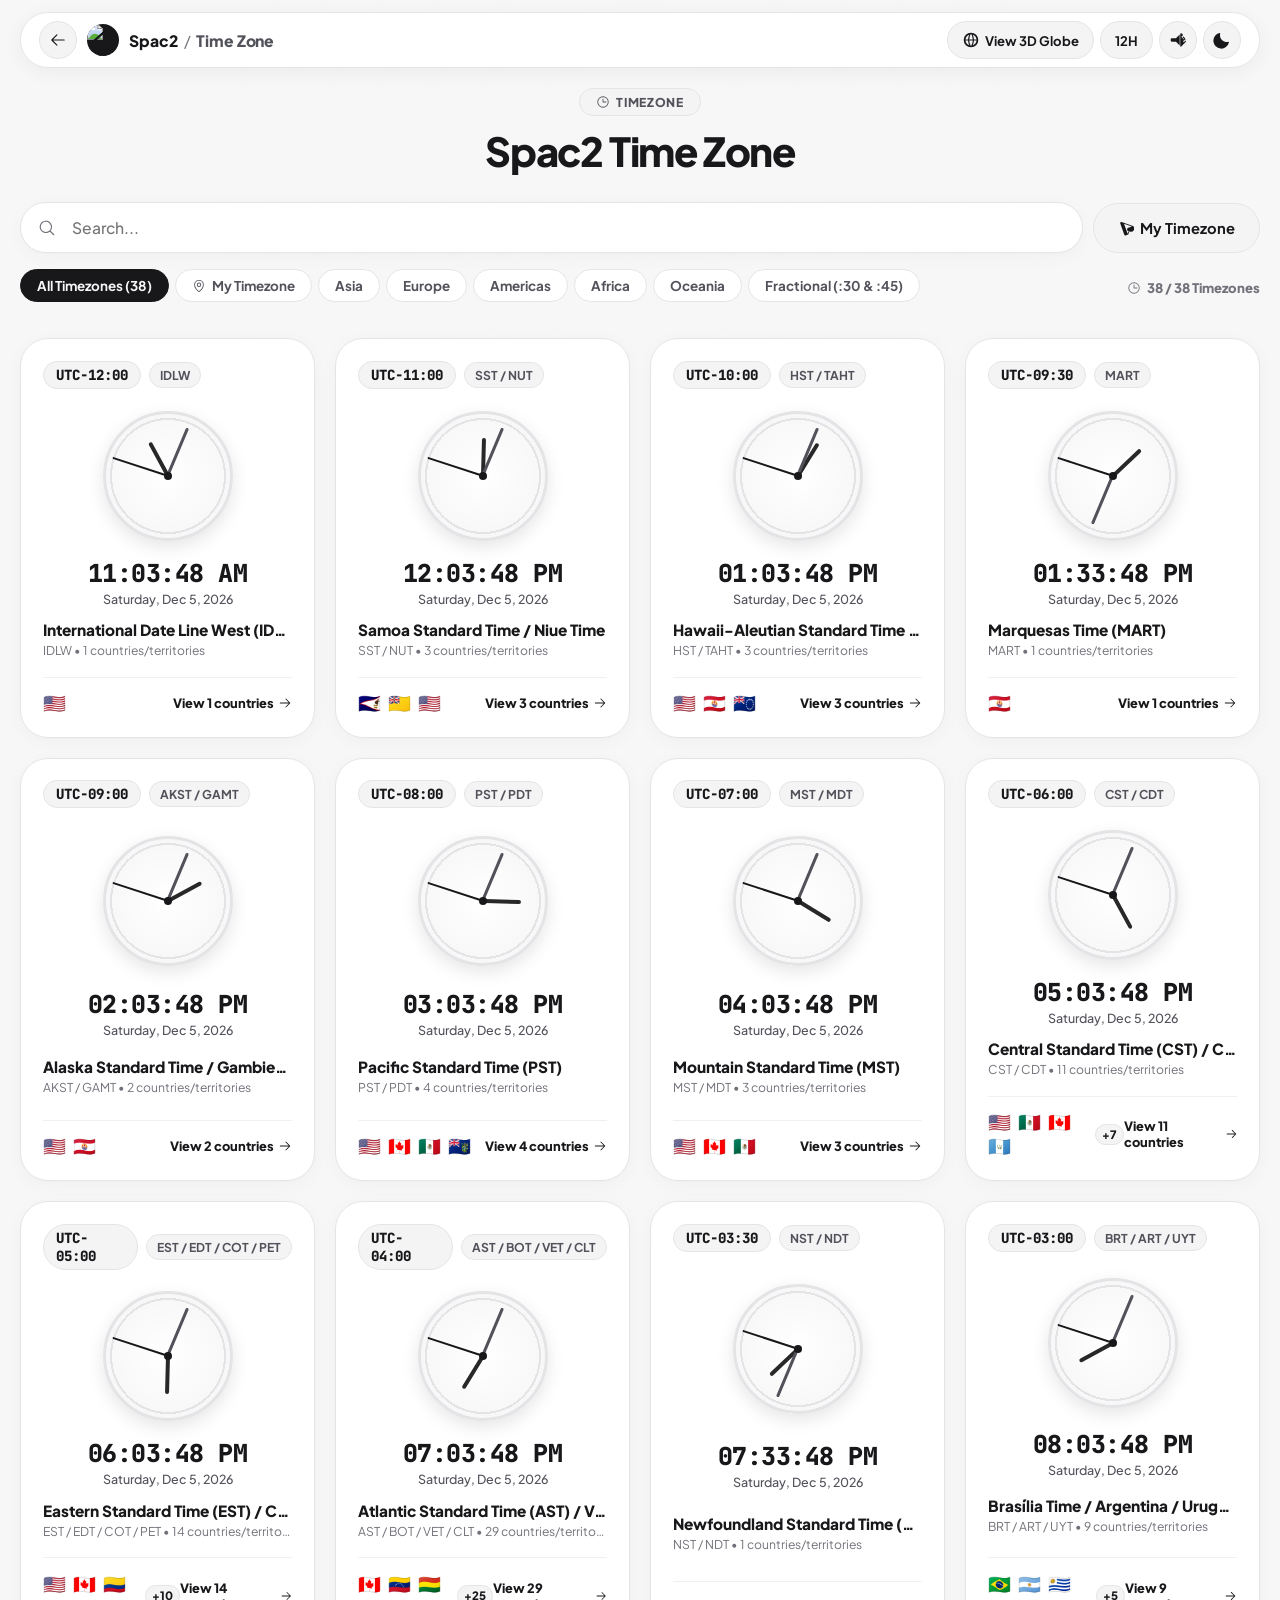
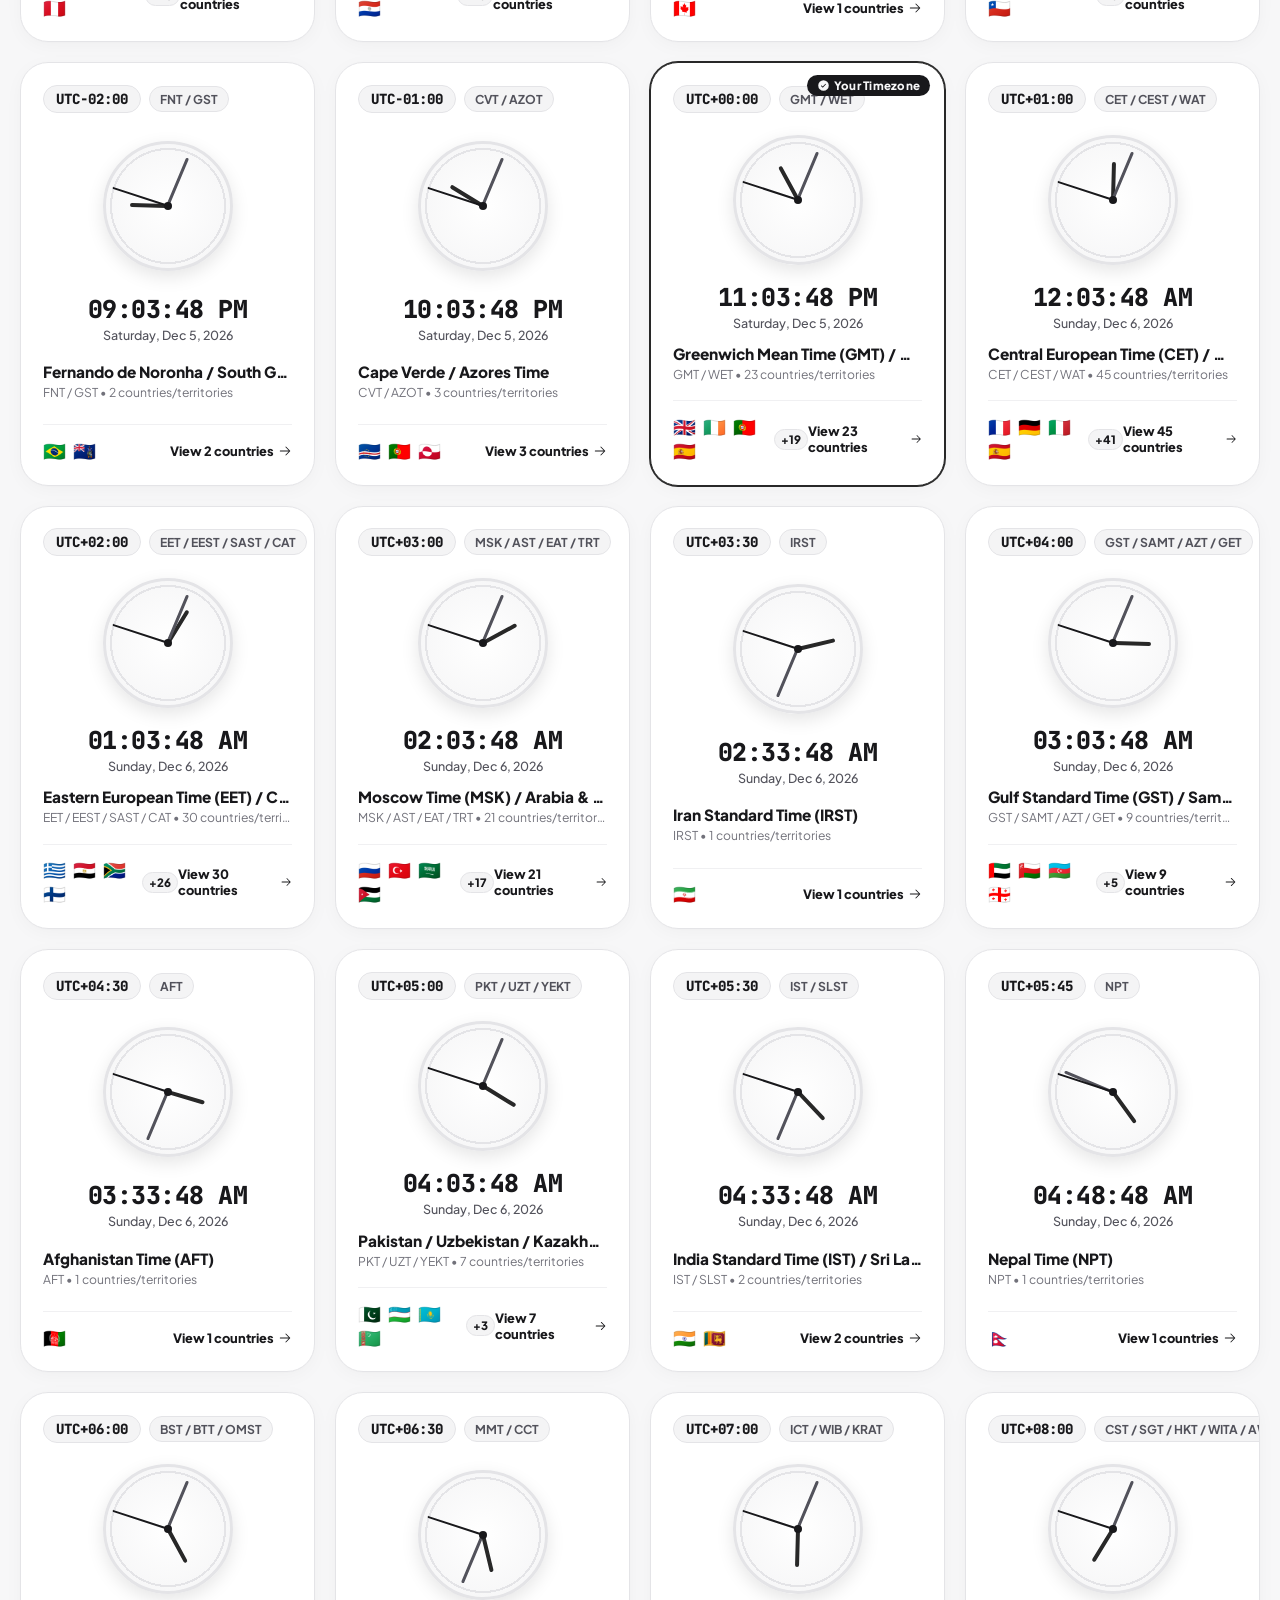
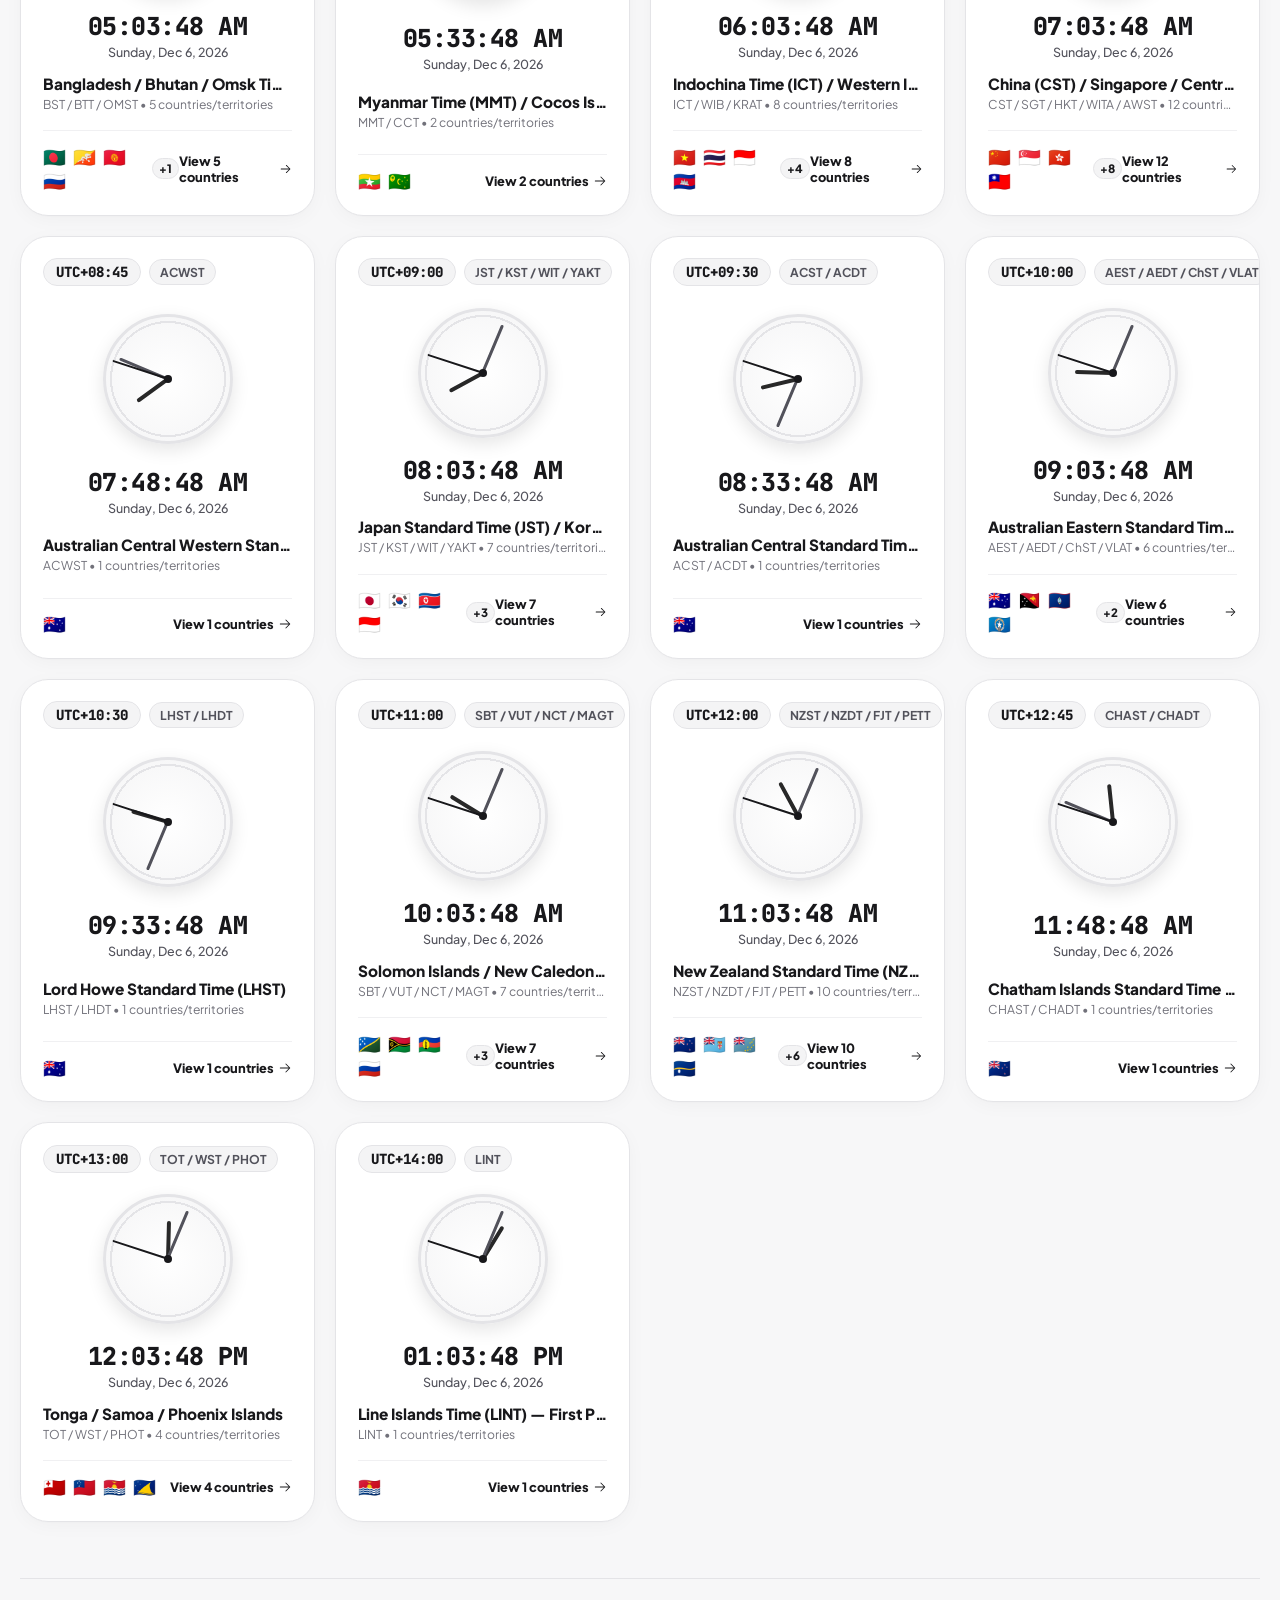
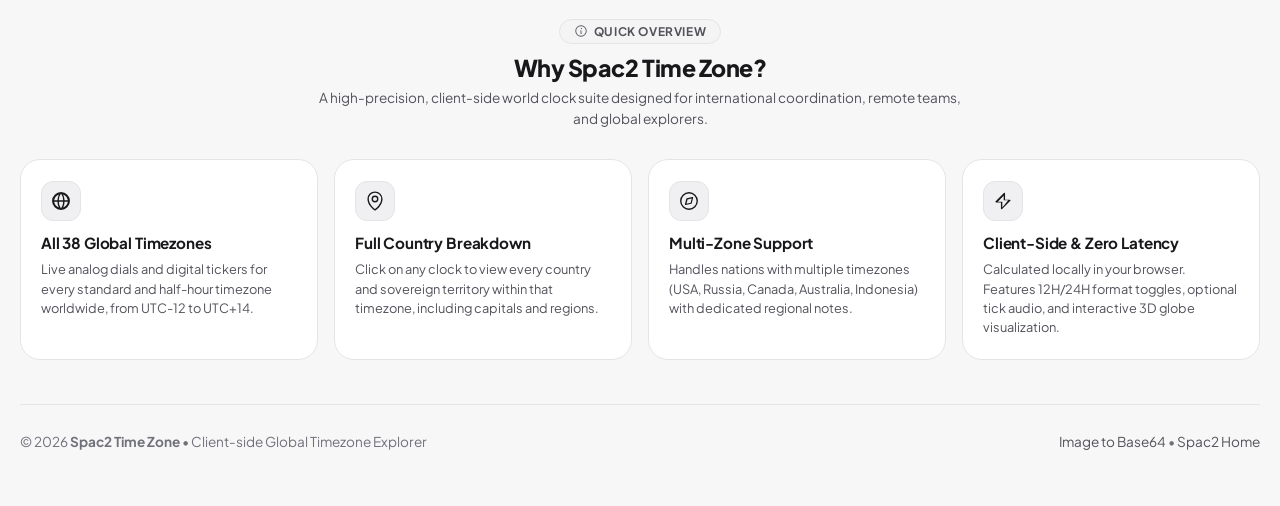
==== commit ab4d6c2f: "sa" ====
--- a/time-zone/index.html
+++ b/time-zone/index.html
@@ -2,12 +2,23 @@
 <html lang="en">
 
 <head>
+  <!-- Google tag (gtag.js) -->
+  <script async src="https://www.googletagmanager.com/gtag/js?id=G-JCMEMFLZ14"></script>
+  <script>
+    window.dataLayer = window.dataLayer || [];
+    function gtag(){dataLayer.push(arguments);}
+    gtag('js', new Date());
+
+    gtag('config', 'G-JCMEMFLZ14');
+  </script>
+  <script defer src="https://cloud.umami.is/script.js" data-website-id="c4f68426-cd7b-40ed-b788-74c5305b5122"></script>
+
   <meta charset="UTF-8">
   <meta name="viewport" content="width=device-width, initial-scale=1.0, maximum-scale=1.0, user-scalable=no, viewport-fit=cover">
   <meta id="themeColorMeta" name="theme-color" content="#ffffff">
 
   <!-- Primary Meta Tags -->
-  <title>Spac2 Time Zone — Live World Clocks & All Global Timezones</title>
+  <title>Spac2 Time Zone</title>
   <meta name="title" content="Spac2 Time Zone — Live World Clocks & All Global Timezones">
   <meta name="description"
     content="Explore all 38 global time zones with live analog and digital clocks. Click any clock to see the complete list of countries and territories in that timezone.">
@@ -71,9 +82,6 @@
     href="https://fonts.googleapis.com/css2?family=JetBrains+Mono:wght@400;500;600;700;800&family=Plus+Jakarta+Sans:wght@400;500;600;700;800&display=swap"
     rel="stylesheet">
 
-  <!-- Phosphor Icons Web Fonts Stylesheet -->
-  <link rel="stylesheet" href="https://cdn.jsdelivr.net/npm/@phosphor-icons/web@2.1.1/src/bold/style.css">
-  <link rel="stylesheet" href="https://cdn.jsdelivr.net/npm/@phosphor-icons/web@2.1.1/src/regular/style.css">
 
   <!-- Three.js & OrbitControls for Optional 3D Globe -->
   <script src="https://cdnjs.cloudflare.com/ajax/libs/three.js/r128/three.min.js"></script>
@@ -157,7 +165,10 @@
     <!-- Hero Section -->
     <section class="hero-section">
       <div class="hero-pill-badge">
-        <i class="ph-bold ph-clock"></i> World Clocks Hub
+        <svg width="14" height="14" viewBox="0 0 256 256" fill="currentColor">
+          <path d="M128,24A104,104,0,1,0,232,128,104.11,104.11,0,0,0,128,24Zm0,192a88,88,0,1,1,88-88A88.1,88.1,0,0,1,128,216Zm64-88a8,8,0,0,1-8,8H128a8,8,0,0,1-8-8V72a8,8,0,0,1,16,0v48h48A8,8,0,0,1,192,128Z"/>
+        </svg>
+        <span>Timezone</span>
       </div>
       <h1>Spac2 Time Zone</h1>
     </section>
@@ -166,7 +177,10 @@
     <section class="globe-collapsible-wrapper hidden" id="globeCollapsibleSection">
       <div class="globe-dashboard-card">
         <div class="globe-overlay-title">
-          <i class="ph-bold ph-planet"></i> 3D Earth Planetary Simulation (Drag to rotate)
+          <svg width="16" height="16" viewBox="0 0 256 256" fill="currentColor">
+            <path d="M221.74,99.41A104,104,0,0,0,111.41,26.26a111.94,111.94,0,0,0-36,12.9l-9.15-9.16a8,8,0,0,0-11.32,11.32l8.84,8.83a104.16,104.16,0,0,0-29.52,49.26A112,112,0,0,0,21.36,171.7l-9-9a8,8,0,0,0-11.32,11.32l9.16,9.15a104,104,0,0,0,110.33,73.15,111.94,111.94,0,0,0,36-12.9l9.15,9.16a8,8,0,0,0,11.32-11.32l-8.84-8.83a104.16,104.16,0,0,0,29.52-49.26A112,112,0,0,0,234.64,84.3l9,9a8,8,0,0,0,11.32-11.32ZM128,216a88,88,0,1,1,88-88A88.1,88.1,0,0,1,128,216Z"/>
+          </svg>
+          <span>3D Earth Planetary Simulation (Drag to rotate)</span>
         </div>
         <div class="globe-canvas-wrapper" id="globeCanvasContainer"></div>
       </div>
@@ -177,16 +191,23 @@
       <!-- Search Input Row -->
       <div class="search-box-row">
         <div class="search-input-wrapper">
-          <i class="ph-bold ph-magnifying-glass search-icon"></i>
+          <svg class="search-icon" width="16" height="16" viewBox="0 0 256 256" fill="currentColor">
+            <path d="M229.66,218.34l-50.07-50.06a88.11,88.11,0,1,0-11.31,11.31l50.06,50.07a8,8,0,0,0,11.32-11.32ZM40,112a72,72,0,1,1,72,72A72.08,72.08,0,0,1,40,112Z"/>
+          </svg>
           <input type="text" id="zoneSearchInput" class="zone-search-field"
             placeholder="Search..."
             autocomplete="off">
           <button class="btn-clear-search" id="clearSearchBtn" title="Clear search">
-            <i class="ph-bold ph-x-circle"></i>
+            <svg width="18" height="18" viewBox="0 0 256 256" fill="currentColor">
+              <path d="M128,24A104,104,0,1,0,232,128,104.11,104.11,0,0,0,128,24Zm37.66,130.34a8,8,0,0,1-11.32,11.32L128,139.31l-26.34,26.35a8,8,0,0,1-11.32-11.32L116.69,128,90.34,101.66a8,8,0,0,1,11.32-11.32L128,116.69l26.34-26.35a8,8,0,0,1,11.32,11.32L139.31,128Z"/>
+            </svg>
           </button>
         </div>
         <button class="btn-jump-my-zone" id="btnJumpMyZone" title="Jump to your local timezone clock">
-          <i class="ph-bold ph-navigation-arrow"></i> My Timezone
+          <svg width="16" height="16" viewBox="0 0 256 256" fill="currentColor">
+            <path d="M239.19,97.28,57.11,33.5a16,16,0,0,0-20.61,20.61L100.28,236.19a16,16,0,0,0,15.11,10.81,16.29,16.29,0,0,0,5.72-1l41.6-15.6a8,8,0,0,0,4.72-4.72l15.6-41.6a16.29,16.29,0,0,0,1-5.72A16,16,0,0,0,239.19,97.28ZM170.83,180.17l-15.6,41.6L95.53,60.47,221.77,104.77l-41.6,15.6A16,16,0,0,0,170.83,180.17Z"/>
+          </svg>
+          <span>My Timezone</span>
         </button>
       </div>
 
@@ -195,7 +216,10 @@
         <div class="pills-scroll-group">
           <button class="filter-pill active" data-filter="all">All Timezones (38)</button>
           <button class="filter-pill" data-filter="myzone">
-            <i class="ph-bold ph-map-pin"></i> My Timezone
+            <svg width="14" height="14" viewBox="0 0 256 256" fill="currentColor">
+              <path d="M128,64a40,40,0,1,0,40,40A40,40,0,0,0,128,64Zm0,64a24,24,0,1,1,24-24A24,24,0,0,1,128,128Zm0-112a88.1,88.1,0,0,0-88,88c0,31.4,14.51,64.68,42,96.25a254.19,254.19,0,0,0,41.45,37.3,8,8,0,0,0,9.18,0A254.19,254.19,0,0,0,174,202.25c27.45-31.57,42-64.85,42-96.25A88.1,88.1,0,0,0,128,16Zm0,206c-16.53-13-72-60.75-72-118a72,72,0,0,1,144,0C200,161.25,144.53,209,128,222Z"/>
+            </svg>
+            <span>My Timezone</span>
           </button>
           <button class="filter-pill" data-filter="asia">Asia</button>
           <button class="filter-pill" data-filter="europe">Europe</button>
@@ -208,7 +232,10 @@
         </div>
 
         <div class="visible-count-badge" id="visibleCountBadge">
-          <i class="ph-bold ph-clock"></i> 38 / 38 Timezones
+          <svg width="14" height="14" viewBox="0 0 256 256" fill="currentColor">
+            <path d="M128,24A104,104,0,1,0,232,128,104.11,104.11,0,0,0,128,24Zm0,192a88,88,0,1,1,88-88A88.1,88.1,0,0,1,128,216Zm64-88a8,8,0,0,1-8,8H128a8,8,0,0,1-8-8V72a8,8,0,0,1,16,0v48h48A8,8,0,0,1,192,128Z"/>
+          </svg>
+          <span>38 / 38 Timezones</span>
         </div>
       </div>
     </section>
@@ -222,7 +249,10 @@
     <section class="about-overview-section" aria-label="About Spac2 Time Zone">
       <div class="about-section-header">
         <span class="about-pill-tag">
-          <i class="ph-bold ph-info"></i> Quick Overview
+          <svg width="14" height="14" viewBox="0 0 256 256" fill="currentColor">
+            <path d="M128,24A104,104,0,1,0,232,128,104.11,104.11,0,0,0,128,24Zm0,192a88,88,0,1,1,88-88A88.1,88.1,0,0,1,128,216Zm16-40a8,8,0,0,1-8,8,16,16,0,0,1-16-16V128a8,8,0,0,1,0-16,16,16,0,0,1,16,16v40A8,8,0,0,1,144,176ZM124,84a12,12,0,1,1,12,12A12,12,0,0,1,124,84Z"/>
+          </svg>
+          <span>Quick Overview</span>
         </span>
         <h2 class="about-section-title">Why Spac2 Time Zone?</h2>
         <p class="about-section-desc">
@@ -233,7 +263,9 @@
       <div class="about-cards-grid">
         <div class="about-card">
           <div class="about-card-icon">
-            <i class="ph-bold ph-globe-hemisphere-east"></i>
+            <svg width="22" height="22" viewBox="0 0 256 256" fill="currentColor">
+              <path d="M128,24A104,104,0,1,0,232,128,104.11,104.11,0,0,0,128,24Zm79.4,96H169.57a149.27,149.27,0,0,0-16.79-67.88A88.22,88.22,0,0,1,207.4,120ZM128,40.16a132.84,132.84,0,0,1,25,79.84H103A132.84,132.84,0,0,1,128,40.16ZM48.6,120A88.22,88.22,0,0,1,103.22,52.12,149.27,149.27,0,0,0,86.43,120Zm0,16H86.43a149.27,149.27,0,0,0,16.79,67.88A88.22,88.22,0,0,1,48.6,136Zm79.4,79.84a132.84,132.84,0,0,1-25-79.84h50A132.84,132.84,0,0,1,128,215.84Zm24.78-11.96A149.27,149.27,0,0,0,169.57,136H207.4A88.22,88.22,0,0,1,152.78,203.88Z"/>
+            </svg>
           </div>
           <h3 class="about-card-title">All 38 Global Timezones</h3>
           <p class="about-card-text">
@@ -243,7 +275,9 @@
 
         <div class="about-card">
           <div class="about-card-icon">
-            <i class="ph-bold ph-map-pin"></i>
+            <svg width="22" height="22" viewBox="0 0 256 256" fill="currentColor">
+              <path d="M128,64a40,40,0,1,0,40,40A40,40,0,0,0,128,64Zm0,64a24,24,0,1,1,24-24A24,24,0,0,1,128,128Zm0-112a88.1,88.1,0,0,0-88,88c0,31.4,14.51,64.68,42,96.25a254.19,254.19,0,0,0,41.45,37.3,8,8,0,0,0,9.18,0A254.19,254.19,0,0,0,174,202.25c27.45-31.57,42-64.85,42-96.25A88.1,88.1,0,0,0,128,16Zm0,206c-16.53-13-72-60.75-72-118a72,72,0,0,1,144,0C200,161.25,144.53,209,128,222Z"/>
+            </svg>
           </div>
           <h3 class="about-card-title">Full Country Breakdown</h3>
           <p class="about-card-text">
@@ -253,7 +287,9 @@
 
         <div class="about-card">
           <div class="about-card-icon">
-            <i class="ph-bold ph-compass"></i>
+            <svg width="22" height="22" viewBox="0 0 256 256" fill="currentColor">
+              <path d="M128,24A104,104,0,1,0,232,128,104.11,104.11,0,0,0,128,24Zm0,192a88,88,0,1,1,88-88A88.1,88.1,0,0,1,128,216Zm45.66-133.66a8,8,0,0,0-7.32-2l-64,16a8,8,0,0,0-5.8,5.8l-16,64a8,8,0,0,0,2,7.32,8,8,0,0,0,5.66,2.34,8,8,0,0,0,2-0.26l64-16a8,8,0,0,0,5.8-5.8l16-64A8,8,0,0,0,173.66,82.34ZM147.45,147.45,99.19,159.51l12.06-48.26,48.26-12.06Z"/>
+            </svg>
           </div>
           <h3 class="about-card-title">Multi-Zone Support</h3>
           <p class="about-card-text">
@@ -263,7 +299,9 @@
 
         <div class="about-card">
           <div class="about-card-icon">
-            <i class="ph-bold ph-lightning"></i>
+            <svg width="22" height="22" viewBox="0 0 256 256" fill="currentColor">
+              <path d="M215.79,118.17a8,8,0,0,0-7.79-6.17H152V40a8,8,0,0,0-13.66-5.66l-96,96a8,8,0,0,0,5.66,13.66H104v72a8,8,0,0,0,13.66,5.66l96-96A8,8,0,0,0,215.79,118.17ZM120,204.69V136H67.31L136,67.31V120h52.69Z"/>
+            </svg>
           </div>
           <h3 class="about-card-title">Client-Side & Zero Latency</h3>
           <p class="about-card-text">
@@ -290,11 +328,16 @@
   <div class="country-modal" id="countryModal" role="dialog" aria-modal="true">
     <div class="modal-mobile-handle"></div>
     <div class="modal-top-bar">
-      <div class="modal-badge-title">
-        <i class="ph-bold ph-globe"></i> Timezone Details & Countries
+      <div class="modal-header-zone" id="modalTopBarTitle">
+        <svg width="16" height="16" viewBox="0 0 256 256" fill="currentColor">
+          <path d="M128,24A104,104,0,1,0,232,128,104.11,104.11,0,0,0,128,24Zm79.4,96H169.57a149.27,149.27,0,0,0-16.79-67.88A88.22,88.22,0,0,1,207.4,120ZM128,40.16a132.84,132.84,0,0,1,25,79.84H103A132.84,132.84,0,0,1,128,40.16ZM48.6,120A88.22,88.22,0,0,1,103.22,52.12,149.27,149.27,0,0,0,86.43,120Zm0,16H86.43a149.27,149.27,0,0,0,16.79,67.88A88.22,88.22,0,0,1,48.6,136Zm79.4,79.84a132.84,132.84,0,0,1-25-79.84h50A132.84,132.84,0,0,1,128,215.84Zm24.78-11.96A149.27,149.27,0,0,0,169.57,136H207.4A88.22,88.22,0,0,1,152.78,203.88Z"/>
+        </svg>
+        <span>Timezone Details</span>
       </div>
       <button class="btn-close-modal" id="closeModalBtn" title="Close">
-        <i class="ph-bold ph-x"></i>
+        <svg width="18" height="18" viewBox="0 0 256 256" fill="currentColor">
+          <path d="M205.66,194.34a8,8,0,0,1-11.32,11.32L128,139.31,61.66,205.66a8,8,0,0,1-11.32-11.32L116.69,128,50.34,61.66A8,8,0,0,1,61.66,50.34L128,116.69l66.34-66.35a8,8,0,0,1,11.32,11.32L139.31,128Z"/>
+        </svg>
       </button>
     </div>
     <div class="modal-body-scroll" id="modalBodyContent">
--- a/time-zone/css/style.css
+++ b/time-zone/css/style.css
@@ -452,16 +452,19 @@
 .search-input-wrapper {
   position: relative;
   flex-grow: 1;
-}
-
-.search-input-wrapper i.search-icon {
+  width: 100%;
+}
+
+.search-input-wrapper .search-icon {
   position: absolute;
   top: 50%;
   left: 18px;
   transform: translateY(-50%);
-  font-size: 1.25rem;
+  width: 18px;
+  height: 18px;
   color: var(--text-tertiary);
   pointer-events: none;
+  display: block;
 }
 
 .zone-search-field {
@@ -495,9 +498,24 @@
   background: none;
   border: none;
   color: var(--text-tertiary);
-  font-size: 1.2rem;
   cursor: pointer;
   display: none;
+  align-items: center;
+  justify-content: center;
+  width: 24px;
+  height: 24px;
+  padding: 0;
+  transition: color 0.15s ease;
+}
+
+.btn-clear-search:hover {
+  color: var(--text-primary);
+}
+
+.btn-clear-search svg {
+  width: 18px;
+  height: 18px;
+  display: block;
 }
 
 .btn-jump-my-zone {
@@ -545,6 +563,10 @@
 }
 
 .filter-pill {
+  display: inline-flex;
+  align-items: center;
+  justify-content: center;
+  gap: 6px;
   padding: 7px 16px;
   border-radius: 9999px;
   background: var(--surface-card);
@@ -895,13 +917,22 @@
   flex-shrink: 0;
 }
 
-.modal-badge-title {
-  display: inline-flex;
-  align-items: center;
-  gap: 6px;
-  font-size: 0.84rem;
+.modal-header-zone {
+  display: flex;
+  align-items: center;
+  gap: 10px;
+  min-width: 0;
+  overflow: hidden;
+}
+
+.modal-header-title {
+  font-size: 0.95rem;
   font-weight: 700;
   color: var(--text-primary);
+  white-space: nowrap;
+  overflow: hidden;
+  text-overflow: ellipsis;
+  margin: 0;
 }
 
 .btn-close-modal {
@@ -943,117 +974,65 @@
   height: 0 !important;
 }
 
-/* Modal Hero Block */
-.modal-zone-hero {
+/* Compact Sub Bar (Live Time, Diff, Country Count & Action) */
+.modal-sub-bar {
+  display: flex;
+  align-items: center;
+  justify-content: space-between;
+  gap: 10px;
+  padding: 0.55rem 0.85rem;
   background: var(--surface-elevated);
   border: 1px solid var(--border-color);
-  border-radius: 20px;
-  padding: 1rem 1.25rem;
-  text-align: center;
+  border-radius: 16px;
   flex-shrink: 0;
 }
 
-.modal-zone-top {
-  display: flex;
-  align-items: center;
-  justify-content: center;
-  gap: 6px;
-  margin-bottom: 0.45rem;
-}
-
-.tz-offset-pill.large {
-  font-size: 0.84rem;
-  font-weight: 700;
-  padding: 3px 11px;
-}
-
-.tz-abbr-pill.large {
+.modal-sub-left {
+  display: flex;
+  align-items: center;
+  gap: 8px;
+  flex-wrap: wrap;
+}
+
+.modal-live-clock {
+  font-size: 1rem;
+  font-weight: 800;
+  color: var(--text-primary);
+  letter-spacing: -0.01em;
+  font-variant-numeric: tabular-nums;
+  padding: 2px 8px;
+  background: var(--surface-card);
+  border: 1px solid var(--border-subtle);
+  border-radius: 8px;
+}
+
+.modal-diff-chip {
   font-size: 0.74rem;
   font-weight: 600;
+  color: var(--text-secondary);
   padding: 3px 9px;
-}
-
-.modal-zone-title {
-  font-size: 1.08rem;
+  border-radius: 9999px;
+  background: var(--surface-card);
+  border: 1px solid var(--border-subtle);
+  white-space: nowrap;
+}
+
+.modal-count-chip {
+  font-size: 0.74rem;
   font-weight: 700;
-  line-height: 1.32;
-  color: var(--text-primary);
-  margin-bottom: 2px;
-}
-
-.modal-zone-subtitle {
+  color: var(--text-primary);
+  padding: 3px 9px;
+  border-radius: 9999px;
+  background: var(--badge-bg);
+  border: 1px solid var(--border-subtle);
+  white-space: nowrap;
+}
+
+.modal-sub-bar .btn {
   font-size: 0.76rem;
-  color: var(--text-secondary);
-  margin-bottom: 0.65rem;
-}
-
-.modal-clock-hero {
-  display: flex;
-  flex-direction: column;
-  align-items: center;
-  gap: 2px;
-}
-
-.modal-digital-clock {
-  font-size: 1.85rem;
-  font-weight: 800;
-  letter-spacing: -0.02em;
-  color: var(--text-primary);
-  font-variant-numeric: tabular-nums;
-  line-height: 1.15;
-}
-
-.modal-date-line {
-  font-size: 0.78rem;
-  color: var(--text-secondary);
-  font-weight: 500;
-  margin-top: 2px;
-}
-
-.modal-diff-badge {
-  display: inline-flex;
-  align-items: center;
+  padding: 5px 12px;
+  border-radius: 9999px;
   gap: 5px;
-  padding: 3px 10px;
-  border-radius: 9999px;
-  background: var(--surface-card);
-  border: 1px solid var(--border-color);
-  font-size: 0.72rem;
-  font-weight: 600;
-  color: var(--text-primary);
-  margin-top: 5px;
-}
-
-.modal-zone-desc {
-  margin-top: 0.55rem;
-  font-size: 0.73rem;
-  color: var(--text-secondary);
-  line-height: 1.4;
-}
-
-/* Modal Countries Header */
-.modal-countries-header {
-  display: flex;
-  align-items: center;
-  justify-content: space-between;
-  flex-wrap: wrap;
-  gap: 8px;
-  margin-top: 0.15rem;
-  flex-shrink: 0;
-}
-
-.countries-count-title {
-  font-size: 0.84rem;
-  font-weight: 700;
-  color: var(--text-primary);
-  display: flex;
-  align-items: center;
-  gap: 6px;
-}
-
-.modal-countries-header .btn {
-  font-size: 0.74rem;
-  padding: 4px 12px;
 }
 
 /* Modal Countries List */
@@ -1485,17 +1464,14 @@
     gap: 0.85rem;
   }
 
-  .modal-zone-hero {
-    padding: 0.9rem 1.1rem;
-    border-radius: 18px;
-  }
-
-  .modal-zone-title {
-    font-size: 1.02rem;
-  }
-
-  .modal-digital-clock {
-    font-size: 1.65rem;
+  .modal-sub-bar {
+    padding: 0.45rem 0.7rem;
+    gap: 6px;
+  }
+
+  .modal-live-clock {
+    font-size: 0.9rem;
+    padding: 2px 6px;
   }
 
   .modal-country-item {
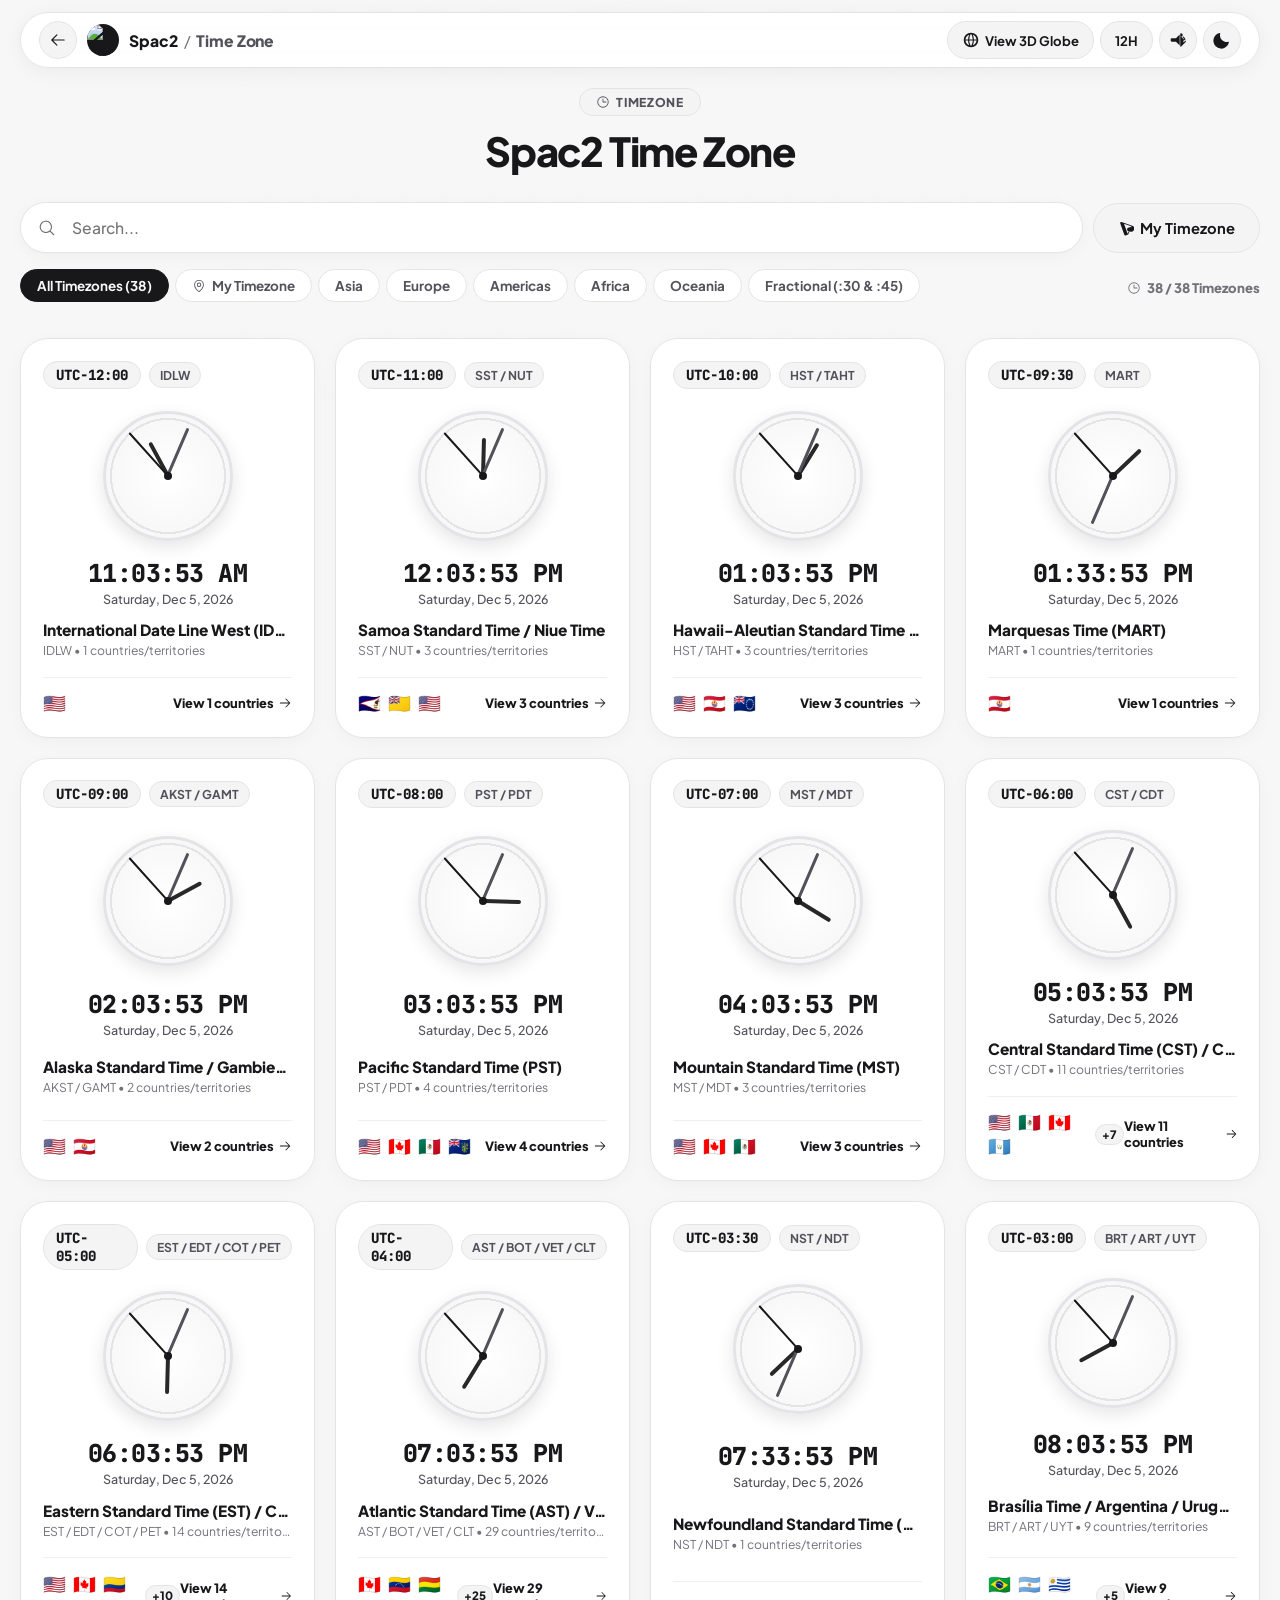
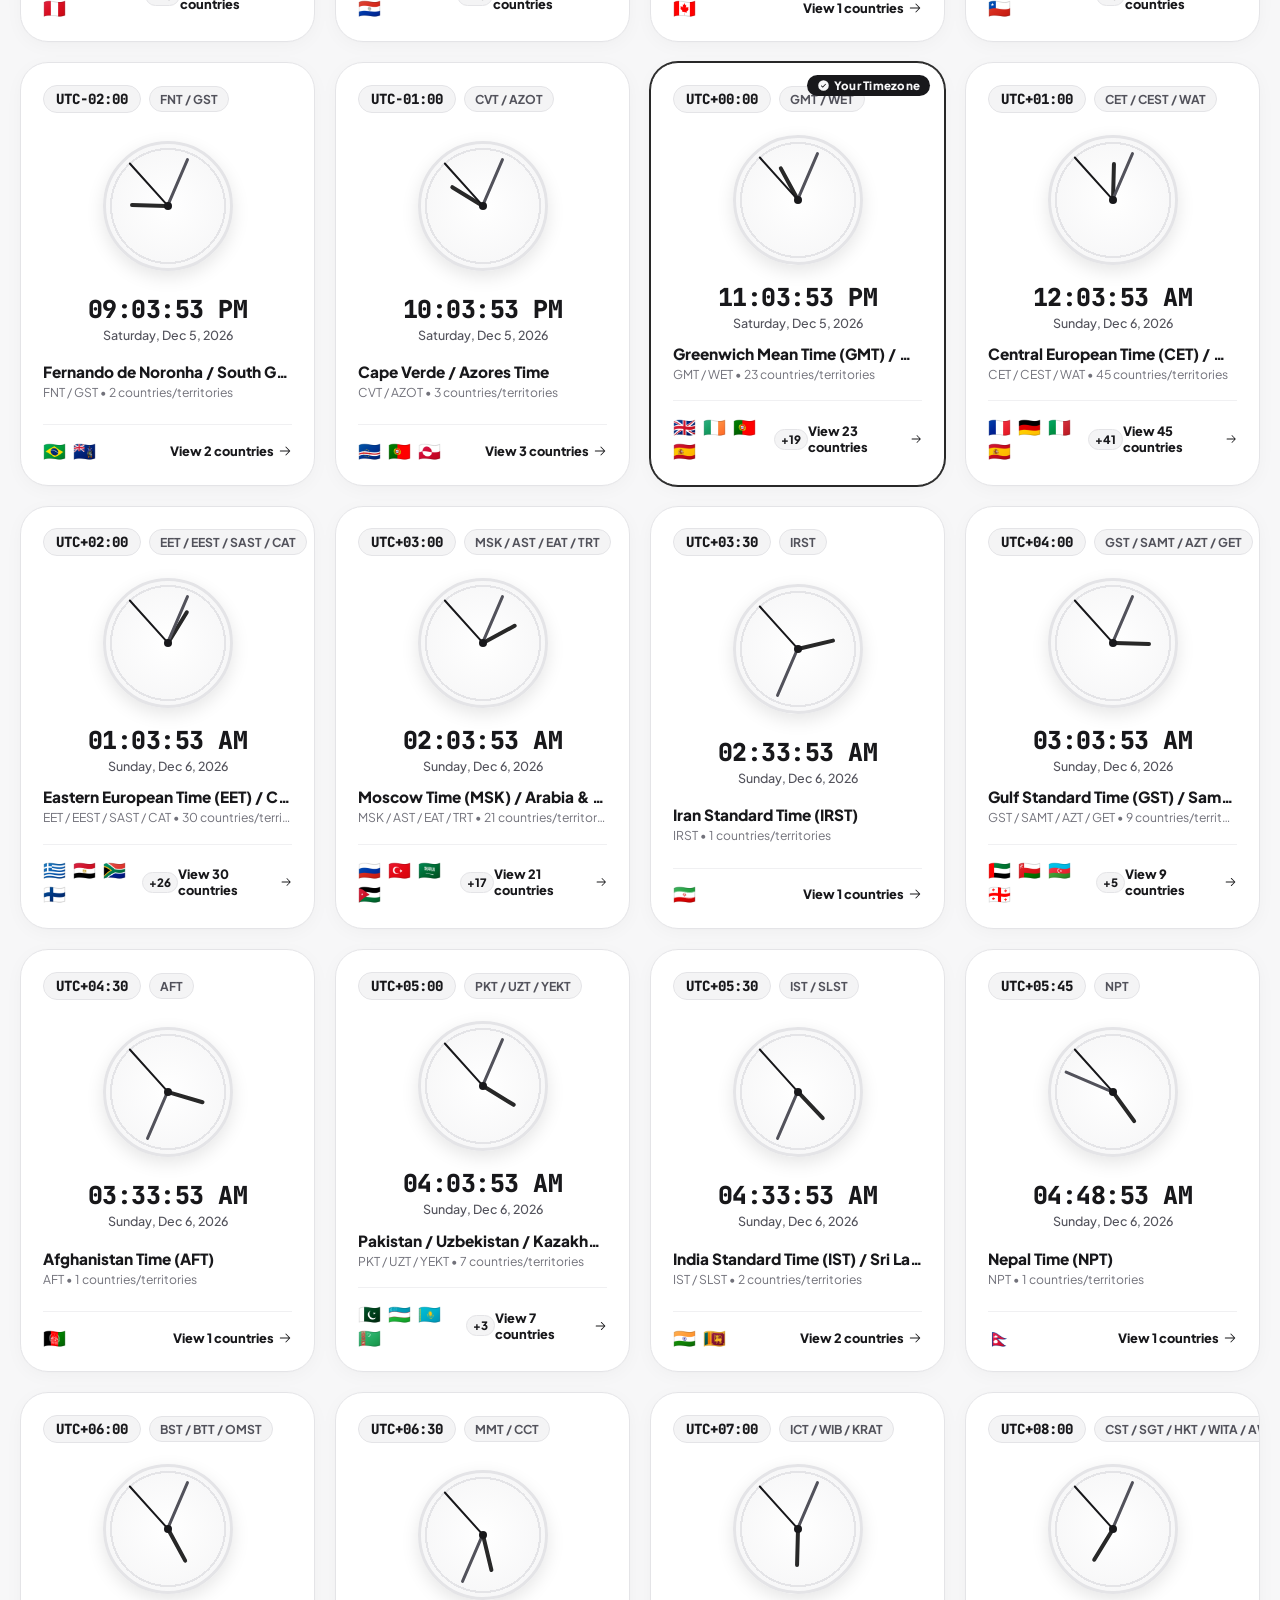
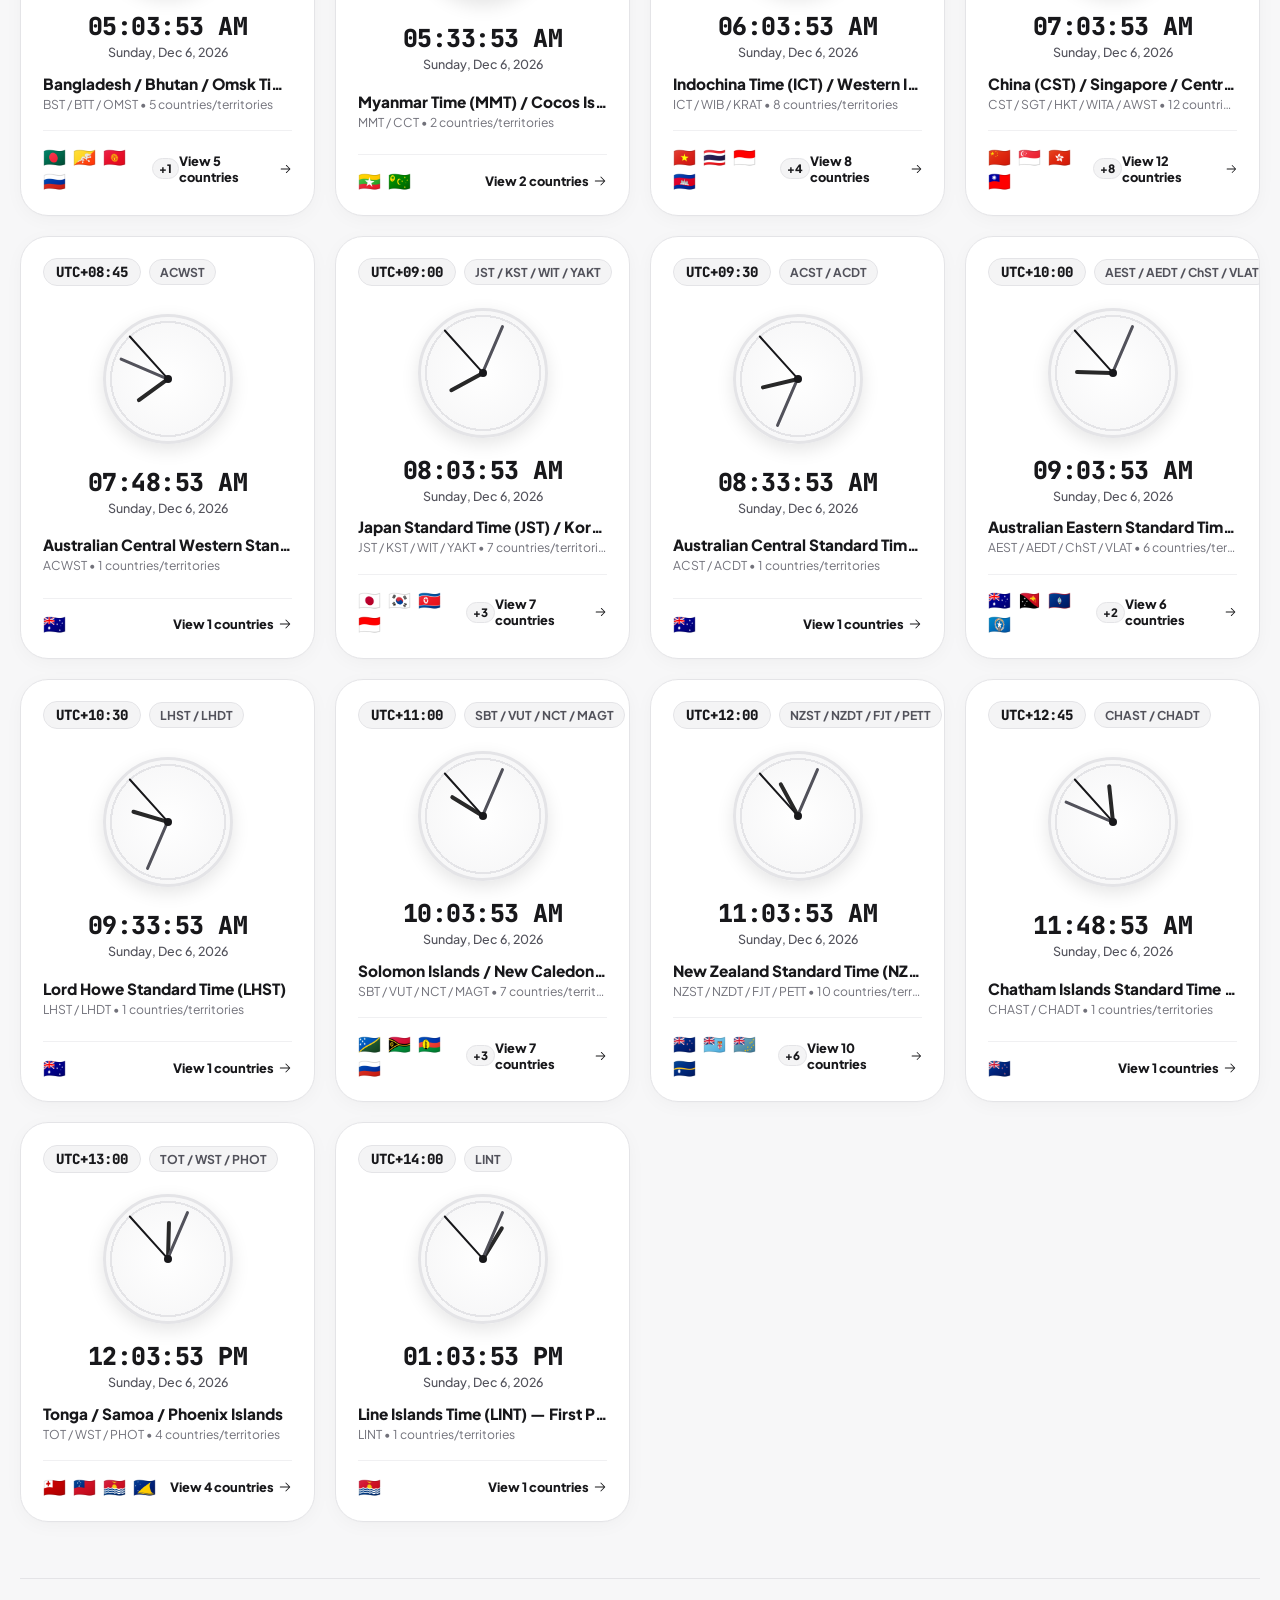
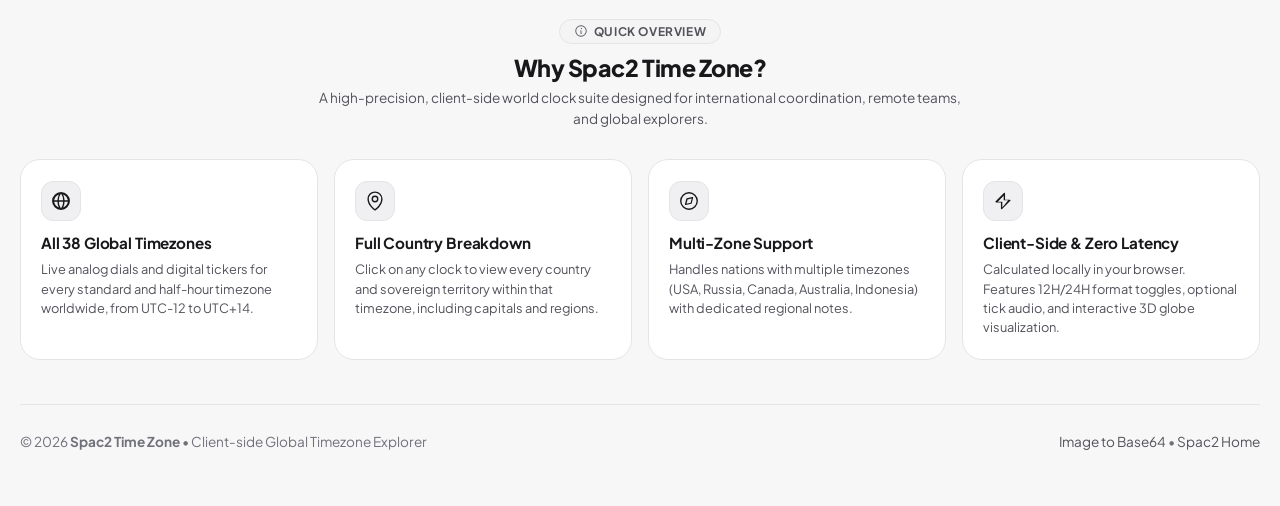
==== commit ebd7a52e: "sa" ====
--- a/time-zone/index.html
+++ b/time-zone/index.html
@@ -31,8 +31,8 @@
   <link rel="canonical" href="https://spac2.com/tools/time-zone/">
 
   <!-- Favicon & Icons -->
-  <link rel="icon" href="https://spac2.com/favicon.ico" type="image/x-icon">
-  <link rel="apple-touch-icon" sizes="180x180" href="https://spac2.com/apple-touch-icon.png">
+  <link rel="icon" href="https://cdn1.spac2.com/tools/time-zone/apple-touch-icon.png" type="image/png">
+  <link rel="apple-touch-icon" sizes="180x180" href="https://cdn1.spac2.com/tools/time-zone/apple-touch-icon.png">
 
   <!-- Open Graph / Facebook -->
   <meta property="og:type" content="website">
@@ -41,7 +41,7 @@
   <meta property="og:title" content="Spac2 Time Zone — Live World Clocks & All Global Timezones">
   <meta property="og:description"
     content="Every timezone across the globe is a live ticking clock. Click on any clock to view all countries and territories in that timezone.">
-  <meta property="og:image" content="https://spac2.com/apple-touch-icon.png">
+  <meta property="og:image" content="https://cdn1.spac2.com/tools/time-zone/apple-touch-icon.png">
 
   <!-- Twitter -->
   <meta property="twitter:card" content="summary_large_image">
@@ -50,7 +50,7 @@
   <meta property="twitter:title" content="Spac2 Time Zone — Live World Clocks & All Global Timezones">
   <meta property="twitter:description"
     content="Every timezone across the globe is a live ticking clock. Click on any clock to view all countries and territories in that timezone.">
-  <meta property="twitter:image" content="https://spac2.com/apple-touch-icon.png">
+  <meta property="twitter:image" content="https://cdn1.spac2.com/tools/time-zone/apple-touch-icon.png">
 
   <!-- Schema.org Markup -->
   <script type="application/ld+json">
@@ -115,8 +115,8 @@
         <!-- Brand Logo & Title -->
         <a href="https://spac2.com" class="brand-link" title="Spac2 Time Zone">
           <div class="brand-logo-card">
-            <img src="https://spac2.com/apple-touch-icon.png" alt="Spac2 Logo" class="brand-logo-img"
-              onerror="this.onerror=null; this.src='https://cdn1.spac2.com/app/convert-img/apple-touch-icon.png';">
+            <img src="https://cdn1.spac2.com/tools/time-zone/apple-touch-icon.png" alt="Spac2 Logo" class="brand-logo-img"
+              onerror="this.onerror=null; this.src='https://spac2.com/apple-touch-icon.png';">
           </div>
           <div class="brand-text">
             <span class="brand-name">Spac2</span>
